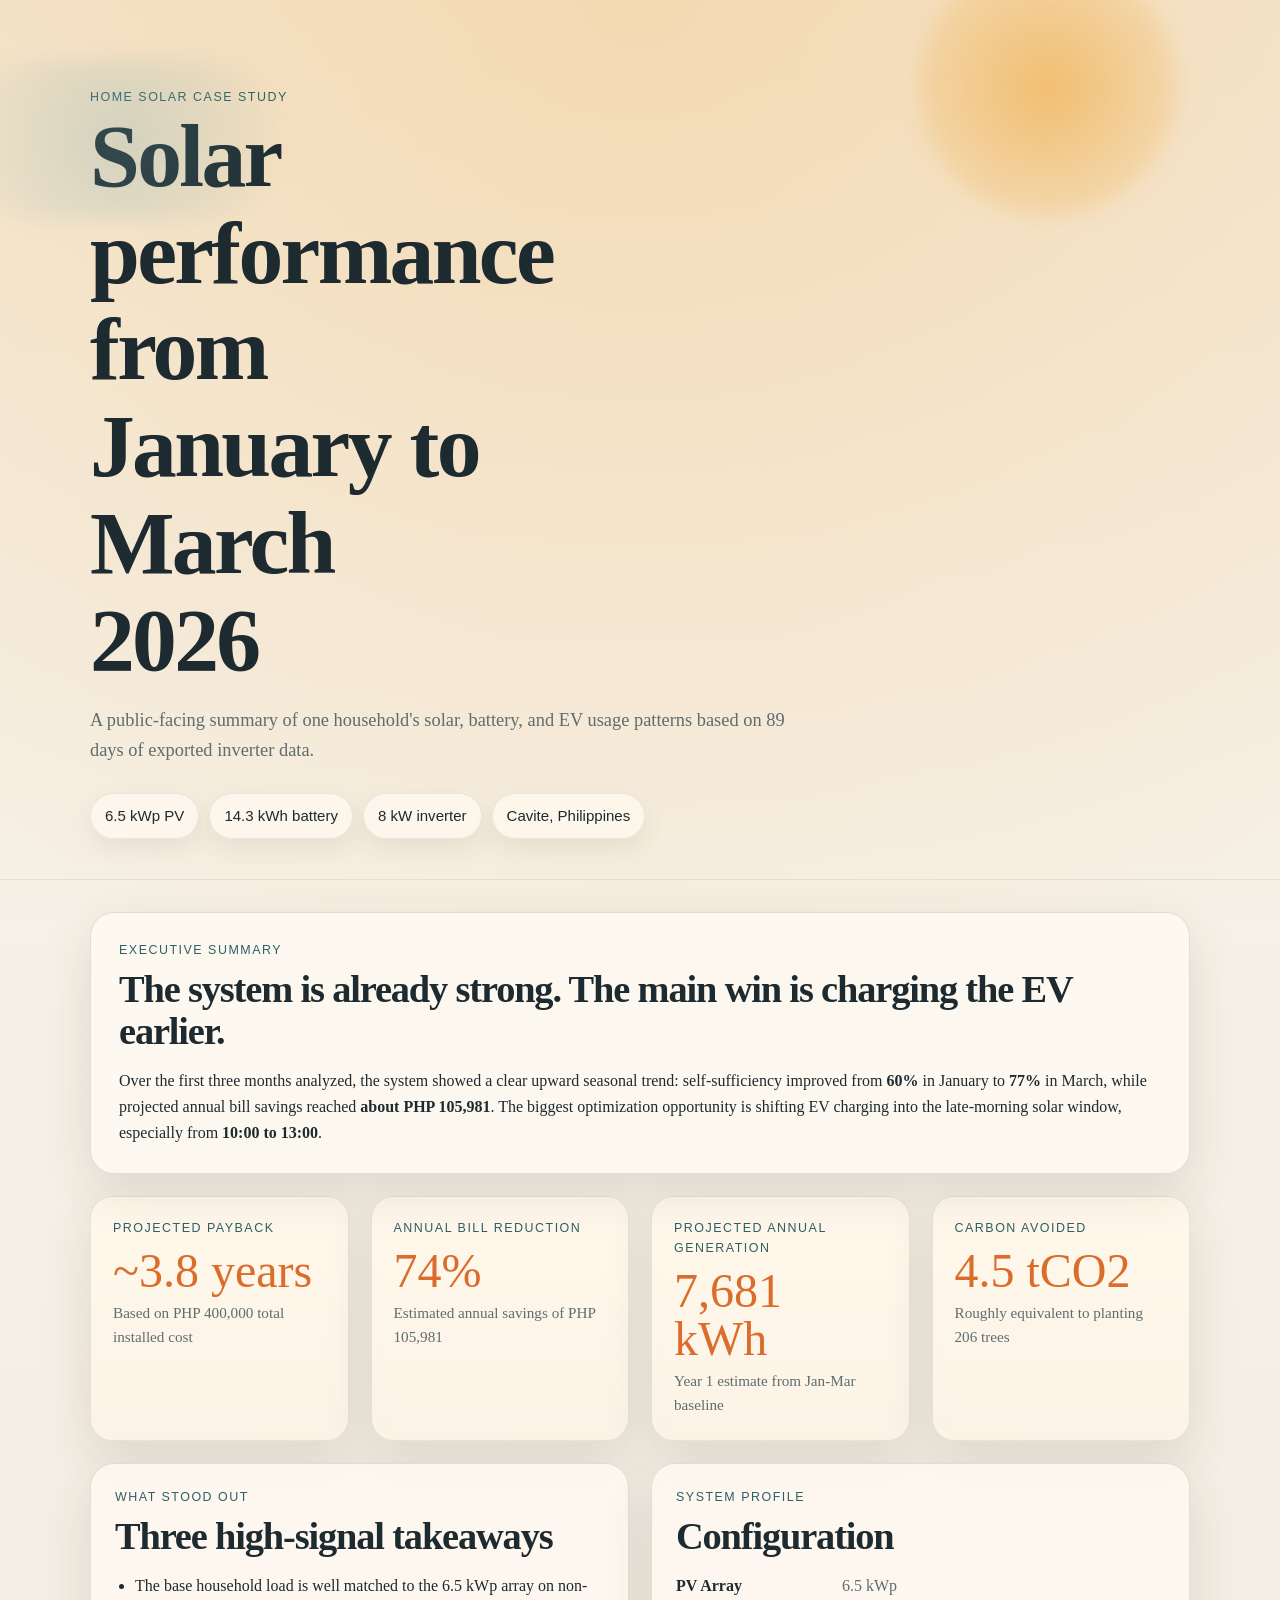
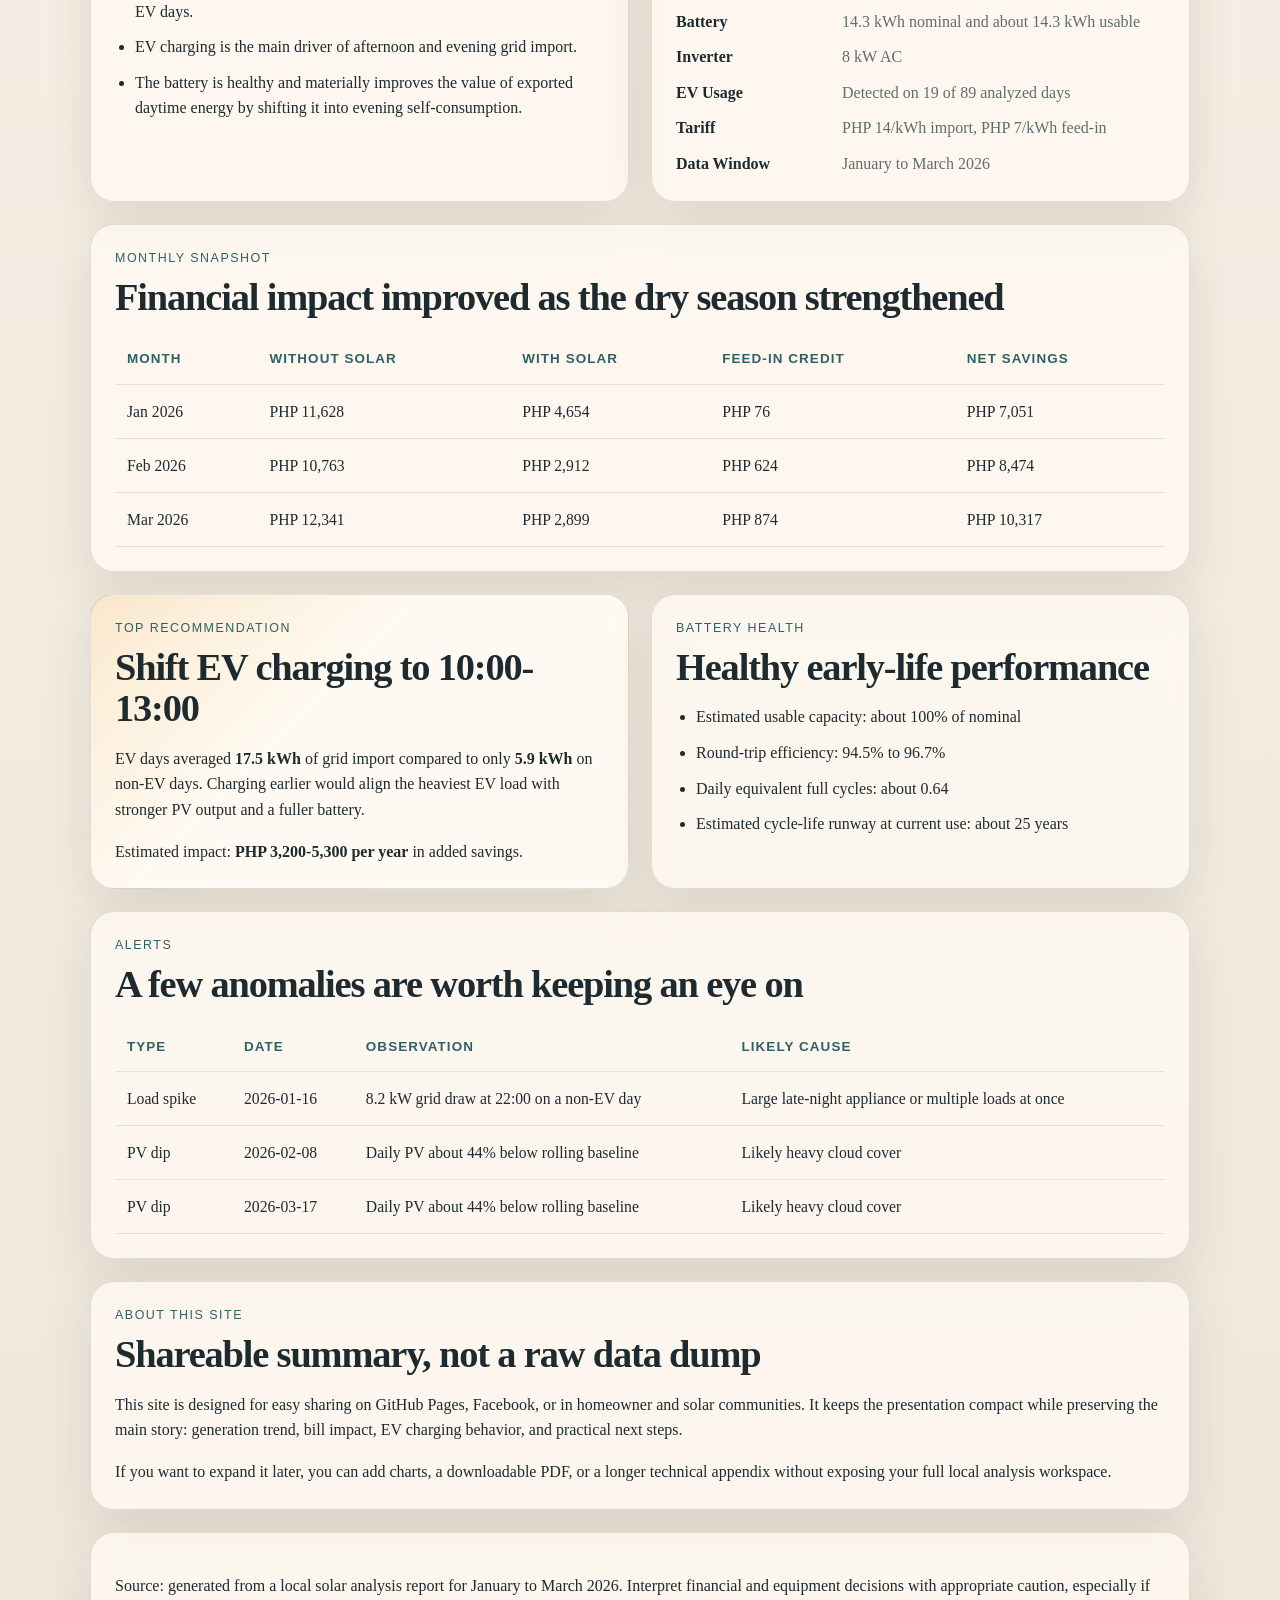
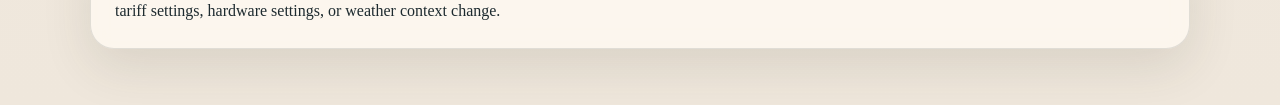
==== index.html @ a5b80163 "Initial solar report site" ====
<!DOCTYPE html>
<html lang="en">
  <head>
    <meta charset="UTF-8" />
    <meta name="viewport" content="width=device-width, initial-scale=1.0" />
    <title>Solar System Report | January-March 2026</title>
    <meta
      name="description"
      content="A shareable solar performance report covering generation, self-sufficiency, bill savings, ROI, and battery behavior for January-March 2026."
    />
    <link rel="stylesheet" href="./styles.css" />
  </head>
  <body>
    <header class="hero">
      <div class="hero__glow hero__glow--sun"></div>
      <div class="hero__glow hero__glow--sky"></div>
      <div class="wrap">
        <p class="eyebrow">Home Solar Case Study</p>
        <h1>Solar performance from January to March 2026</h1>
        <p class="lede">
          A public-facing summary of one household's solar, battery, and EV usage
          patterns based on 89 days of exported inverter data.
        </p>
        <div class="hero__meta">
          <span>6.5 kWp PV</span>
          <span>14.3 kWh battery</span>
          <span>8 kW inverter</span>
          <span>Cavite, Philippines</span>
        </div>
      </div>
    </header>

    <main class="wrap stack">
      <section class="card card--summary">
        <div class="section-heading">
          <p class="section-label">Executive Summary</p>
          <h2>The system is already strong. The main win is charging the EV earlier.</h2>
        </div>
        <p>
          Over the first three months analyzed, the system showed a clear upward
          seasonal trend: self-sufficiency improved from <strong>60%</strong> in
          January to <strong>77%</strong> in March, while projected annual bill
          savings reached <strong>about PHP 105,981</strong>. The biggest
          optimization opportunity is shifting EV charging into the late-morning
          solar window, especially from <strong>10:00 to 13:00</strong>.
        </p>
      </section>

      <section class="metrics-grid">
        <article class="metric-card">
          <p class="metric-card__label">Projected Payback</p>
          <p class="metric-card__value">~3.8 years</p>
          <p class="metric-card__detail">Based on PHP 400,000 total installed cost</p>
        </article>
        <article class="metric-card">
          <p class="metric-card__label">Annual Bill Reduction</p>
          <p class="metric-card__value">74%</p>
          <p class="metric-card__detail">Estimated annual savings of PHP 105,981</p>
        </article>
        <article class="metric-card">
          <p class="metric-card__label">Projected Annual Generation</p>
          <p class="metric-card__value">7,681 kWh</p>
          <p class="metric-card__detail">Year 1 estimate from Jan-Mar baseline</p>
        </article>
        <article class="metric-card">
          <p class="metric-card__label">Carbon Avoided</p>
          <p class="metric-card__value">4.5 tCO2</p>
          <p class="metric-card__detail">Roughly equivalent to planting 206 trees</p>
        </article>
      </section>

      <section class="two-up">
        <article class="card">
          <div class="section-heading">
            <p class="section-label">What Stood Out</p>
            <h2>Three high-signal takeaways</h2>
          </div>
          <ul class="clean-list">
            <li>
              The base household load is well matched to the 6.5 kWp array on
              non-EV days.
            </li>
            <li>
              EV charging is the main driver of afternoon and evening grid import.
            </li>
            <li>
              The battery is healthy and materially improves the value of exported
              daytime energy by shifting it into evening self-consumption.
            </li>
          </ul>
        </article>

        <article class="card">
          <div class="section-heading">
            <p class="section-label">System Profile</p>
            <h2>Configuration</h2>
          </div>
          <dl class="spec-grid">
            <dt>PV Array</dt>
            <dd>6.5 kWp</dd>
            <dt>Battery</dt>
            <dd>14.3 kWh nominal and about 14.3 kWh usable</dd>
            <dt>Inverter</dt>
            <dd>8 kW AC</dd>
            <dt>EV Usage</dt>
            <dd>Detected on 19 of 89 analyzed days</dd>
            <dt>Tariff</dt>
            <dd>PHP 14/kWh import, PHP 7/kWh feed-in</dd>
            <dt>Data Window</dt>
            <dd>January to March 2026</dd>
          </dl>
        </article>
      </section>

      <section class="card">
        <div class="section-heading">
          <p class="section-label">Monthly Snapshot</p>
          <h2>Financial impact improved as the dry season strengthened</h2>
        </div>
        <div class="table-scroll">
          <table>
            <thead>
              <tr>
                <th>Month</th>
                <th>Without Solar</th>
                <th>With Solar</th>
                <th>Feed-in Credit</th>
                <th>Net Savings</th>
              </tr>
            </thead>
            <tbody>
              <tr>
                <td>Jan 2026</td>
                <td>PHP 11,628</td>
                <td>PHP 4,654</td>
                <td>PHP 76</td>
                <td>PHP 7,051</td>
              </tr>
              <tr>
                <td>Feb 2026</td>
                <td>PHP 10,763</td>
                <td>PHP 2,912</td>
                <td>PHP 624</td>
                <td>PHP 8,474</td>
              </tr>
              <tr>
                <td>Mar 2026</td>
                <td>PHP 12,341</td>
                <td>PHP 2,899</td>
                <td>PHP 874</td>
                <td>PHP 10,317</td>
              </tr>
            </tbody>
          </table>
        </div>
      </section>

      <section class="two-up">
        <article class="card accent-card">
          <div class="section-heading">
            <p class="section-label">Top Recommendation</p>
            <h2>Shift EV charging to 10:00-13:00</h2>
          </div>
          <p>
            EV days averaged <strong>17.5 kWh</strong> of grid import compared to
            only <strong>5.9 kWh</strong> on non-EV days. Charging earlier would
            align the heaviest EV load with stronger PV output and a fuller
            battery.
          </p>
          <p>
            Estimated impact: <strong>PHP 3,200-5,300 per year</strong> in added
            savings.
          </p>
        </article>

        <article class="card">
          <div class="section-heading">
            <p class="section-label">Battery Health</p>
            <h2>Healthy early-life performance</h2>
          </div>
          <ul class="clean-list">
            <li>Estimated usable capacity: about 100% of nominal</li>
            <li>Round-trip efficiency: 94.5% to 96.7%</li>
            <li>Daily equivalent full cycles: about 0.64</li>
            <li>Estimated cycle-life runway at current use: about 25 years</li>
          </ul>
        </article>
      </section>

      <section class="card">
        <div class="section-heading">
          <p class="section-label">Alerts</p>
          <h2>A few anomalies are worth keeping an eye on</h2>
        </div>
        <div class="table-scroll">
          <table>
            <thead>
              <tr>
                <th>Type</th>
                <th>Date</th>
                <th>Observation</th>
                <th>Likely Cause</th>
              </tr>
            </thead>
            <tbody>
              <tr>
                <td>Load spike</td>
                <td>2026-01-16</td>
                <td>8.2 kW grid draw at 22:00 on a non-EV day</td>
                <td>Large late-night appliance or multiple loads at once</td>
              </tr>
              <tr>
                <td>PV dip</td>
                <td>2026-02-08</td>
                <td>Daily PV about 44% below rolling baseline</td>
                <td>Likely heavy cloud cover</td>
              </tr>
              <tr>
                <td>PV dip</td>
                <td>2026-03-17</td>
                <td>Daily PV about 44% below rolling baseline</td>
                <td>Likely heavy cloud cover</td>
              </tr>
            </tbody>
          </table>
        </div>
      </section>

      <section class="card">
        <div class="section-heading">
          <p class="section-label">About This Site</p>
          <h2>Shareable summary, not a raw data dump</h2>
        </div>
        <p>
          This site is designed for easy sharing on GitHub Pages, Facebook, or in
          homeowner and solar communities. It keeps the presentation compact while
          preserving the main story: generation trend, bill impact, EV charging
          behavior, and practical next steps.
        </p>
        <p>
          If you want to expand it later, you can add charts, a downloadable PDF,
          or a longer technical appendix without exposing your full local analysis
          workspace.
        </p>
      </section>

      <section class="card card--footer-note">
        <p>
          Source: generated from a local solar analysis report for January to
          March 2026. Interpret financial and equipment decisions with appropriate
          caution, especially if tariff settings, hardware settings, or weather
          context change.
        </p>
      </section>
    </main>
  </body>
</html>
---- styles.css ----
:root {
  --bg: #f6f0e6;
  --ink: #1d2a2f;
  --muted: #5f6d6f;
  --line: rgba(29, 42, 47, 0.12);
  --sun-deep: #db6c2b;
  --sky: #78a7ac;
  --sea: #2f6066;
  --card: rgba(255, 250, 242, 0.78);
  --shadow: 0 18px 50px rgba(54, 54, 44, 0.12);
  --radius: 24px;
}

* {
  box-sizing: border-box;
}

html {
  scroll-behavior: smooth;
}

body {
  margin: 0;
  background:
    radial-gradient(circle at top, rgba(240, 164, 50, 0.2), transparent 32%),
    linear-gradient(180deg, #f4e7d2 0%, var(--bg) 28%, #efe7dc 100%);
  color: var(--ink);
  font-family: Georgia, "Times New Roman", serif;
  line-height: 1.6;
}

.wrap {
  width: min(1100px, calc(100vw - 32px));
  margin: 0 auto;
}

.stack {
  display: grid;
  gap: 22px;
  padding: 32px 0 56px;
}

.hero {
  position: relative;
  overflow: hidden;
  padding: 88px 0 40px;
  border-bottom: 1px solid rgba(29, 42, 47, 0.08);
}

.hero__glow {
  position: absolute;
  border-radius: 999px;
  filter: blur(10px);
  opacity: 0.7;
  pointer-events: none;
}

.hero__glow--sun {
  top: -42px;
  right: 8%;
  width: 260px;
  height: 260px;
  background: radial-gradient(circle, rgba(240, 164, 50, 0.8), rgba(240, 164, 50, 0));
}

.hero__glow--sky {
  top: 60px;
  left: -40px;
  width: 320px;
  height: 160px;
  background: radial-gradient(circle, rgba(120, 167, 172, 0.38), rgba(120, 167, 172, 0));
}

.eyebrow,
.section-label,
.metric-card__label {
  margin: 0;
  font-family: "Trebuchet MS", Verdana, sans-serif;
  letter-spacing: 0.12em;
  text-transform: uppercase;
  color: var(--sea);
  font-size: 0.78rem;
}

.hero h1,
.section-heading h2 {
  margin: 0;
  line-height: 1.08;
  letter-spacing: -0.03em;
}

.hero h1 {
  max-width: 9.5ch;
  font-size: clamp(3rem, 7vw, 5.8rem);
}

.lede {
  max-width: 720px;
  margin: 18px 0 0;
  font-size: 1.15rem;
  color: var(--muted);
}

.hero__meta {
  display: flex;
  flex-wrap: wrap;
  gap: 10px;
  margin-top: 28px;
}

.hero__meta span {
  padding: 10px 14px;
  border-radius: 999px;
  background: rgba(255, 250, 242, 0.72);
  border: 1px solid rgba(29, 42, 47, 0.08);
  box-shadow: 0 10px 24px rgba(60, 64, 54, 0.08);
  font-family: "Trebuchet MS", Verdana, sans-serif;
  font-size: 0.94rem;
}

.card {
  position: relative;
  padding: 24px;
  border: 1px solid var(--line);
  border-radius: var(--radius);
  background: var(--card);
  box-shadow: var(--shadow);
  backdrop-filter: blur(8px);
}

.card--summary {
  padding: 28px;
}

.card--summary p:last-child,
.card p:last-child {
  margin-bottom: 0;
}

.section-heading {
  display: grid;
  gap: 8px;
  margin-bottom: 16px;
}

.section-heading h2 {
  font-size: clamp(1.7rem, 3vw, 2.6rem);
}

.metrics-grid,
.two-up {
  display: grid;
  gap: 22px;
}

.metrics-grid {
  grid-template-columns: repeat(4, minmax(0, 1fr));
}

.two-up {
  grid-template-columns: repeat(2, minmax(0, 1fr));
}

.metric-card {
  padding: 22px;
  border-radius: 22px;
  background: linear-gradient(180deg, rgba(255, 248, 235, 0.95), rgba(253, 244, 231, 0.82));
  border: 1px solid rgba(29, 42, 47, 0.1);
  box-shadow: var(--shadow);
}

.metric-card__value {
  margin: 8px 0 6px;
  font-size: clamp(2rem, 4vw, 3rem);
  line-height: 1;
  color: var(--sun-deep);
}

.metric-card__detail {
  margin: 0;
  color: var(--muted);
  font-size: 0.95rem;
}

.clean-list {
  margin: 0;
  padding-left: 20px;
}

.clean-list li + li {
  margin-top: 10px;
}

.spec-grid {
  display: grid;
  grid-template-columns: minmax(110px, 150px) 1fr;
  gap: 10px 16px;
  margin: 0;
}

.spec-grid dt {
  font-weight: 700;
}

.spec-grid dd {
  margin: 0;
  color: var(--muted);
}

.accent-card {
  background:
    linear-gradient(135deg, rgba(240, 164, 50, 0.18), rgba(255, 250, 242, 0.9) 40%),
    var(--card);
}

.table-scroll {
  overflow-x: auto;
}

table {
  width: 100%;
  border-collapse: collapse;
  min-width: 620px;
}

th,
td {
  padding: 14px 12px;
  text-align: left;
  border-bottom: 1px solid rgba(29, 42, 47, 0.1);
}

th {
  font-family: "Trebuchet MS", Verdana, sans-serif;
  font-size: 0.84rem;
  text-transform: uppercase;
  letter-spacing: 0.08em;
  color: var(--sea);
}

td {
  font-size: 0.98rem;
}

@media (max-width: 920px) {
  .metrics-grid {
    grid-template-columns: repeat(2, minmax(0, 1fr));
  }

  .two-up {
    grid-template-columns: 1fr;
  }

  .hero {
    padding-top: 68px;
  }
}

@media (max-width: 640px) {
  .wrap {
    width: min(100vw - 20px, 1100px);
  }

  .stack {
    gap: 16px;
    padding-top: 20px;
    padding-bottom: 34px;
  }

  .card,
  .metric-card {
    padding: 18px;
    border-radius: 18px;
  }

  .metrics-grid {
    grid-template-columns: 1fr;
  }

  .hero__meta span {
    font-size: 0.88rem;
  }
}
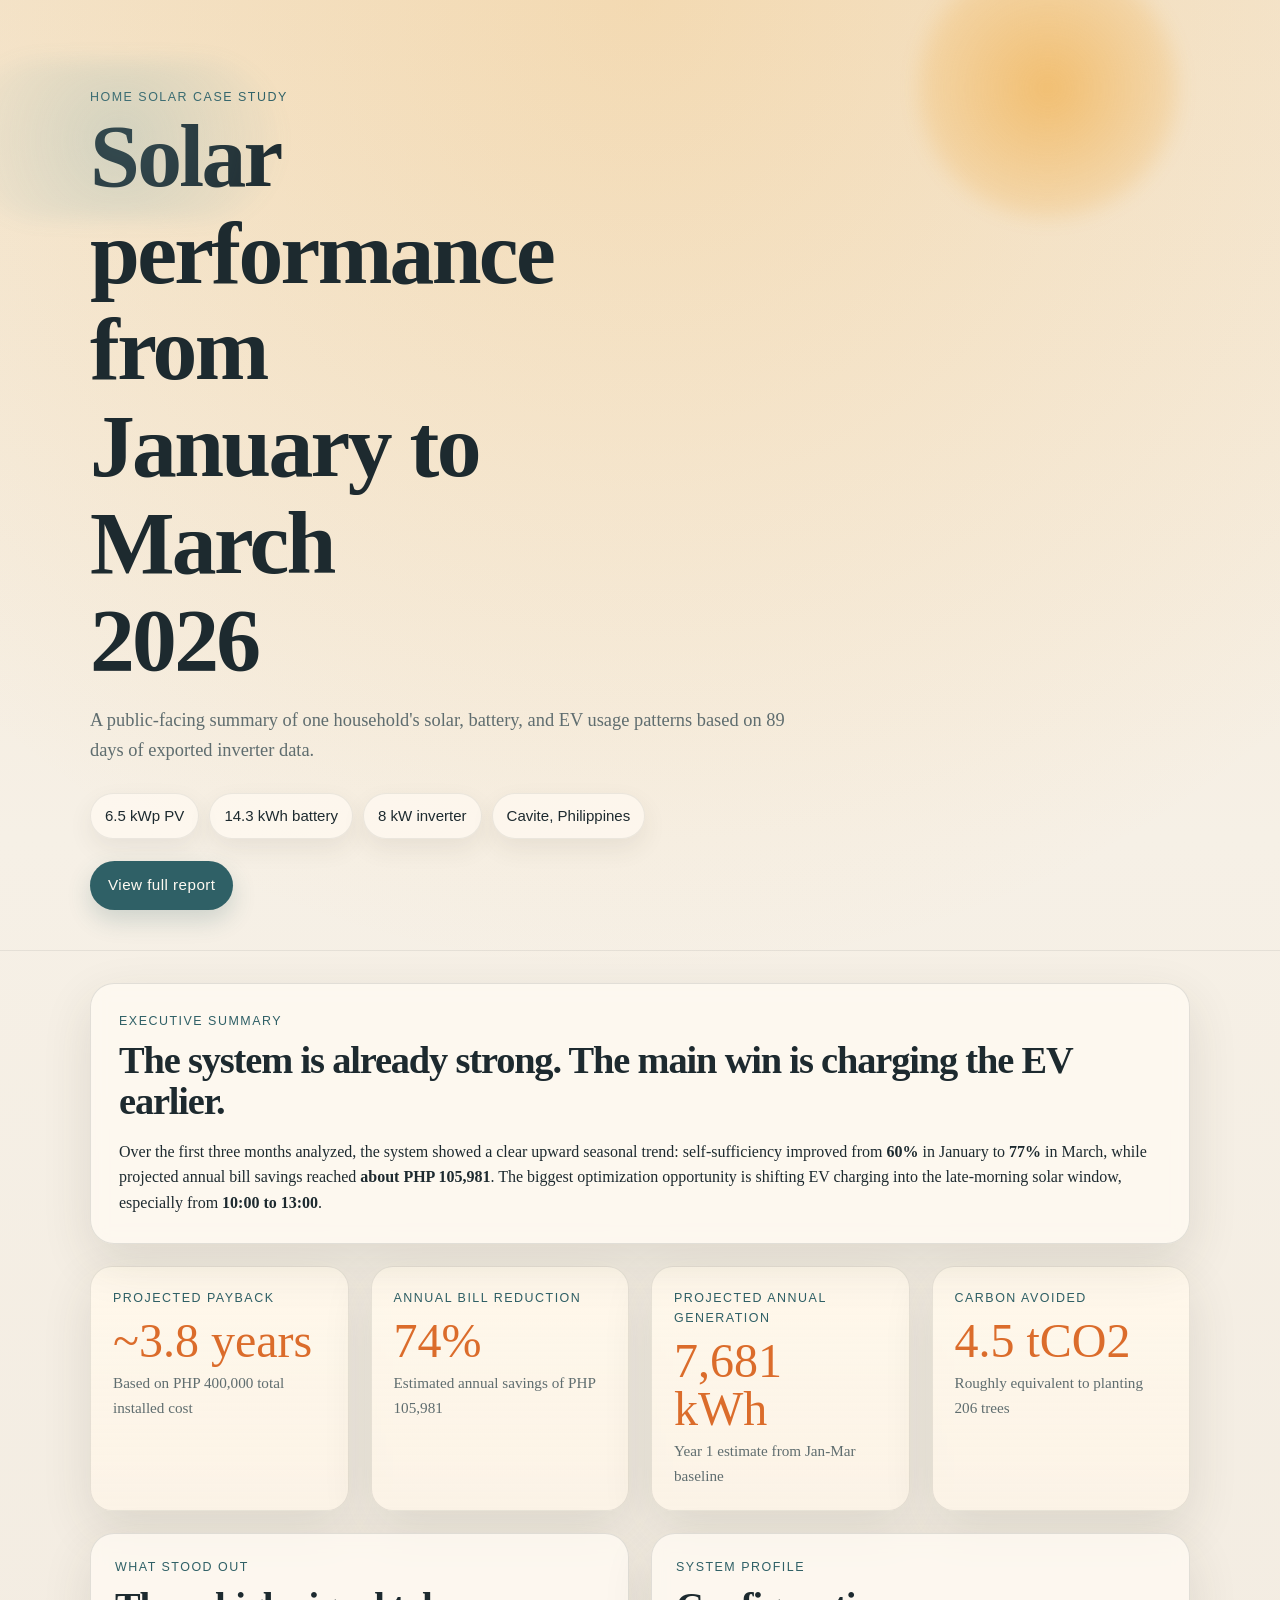
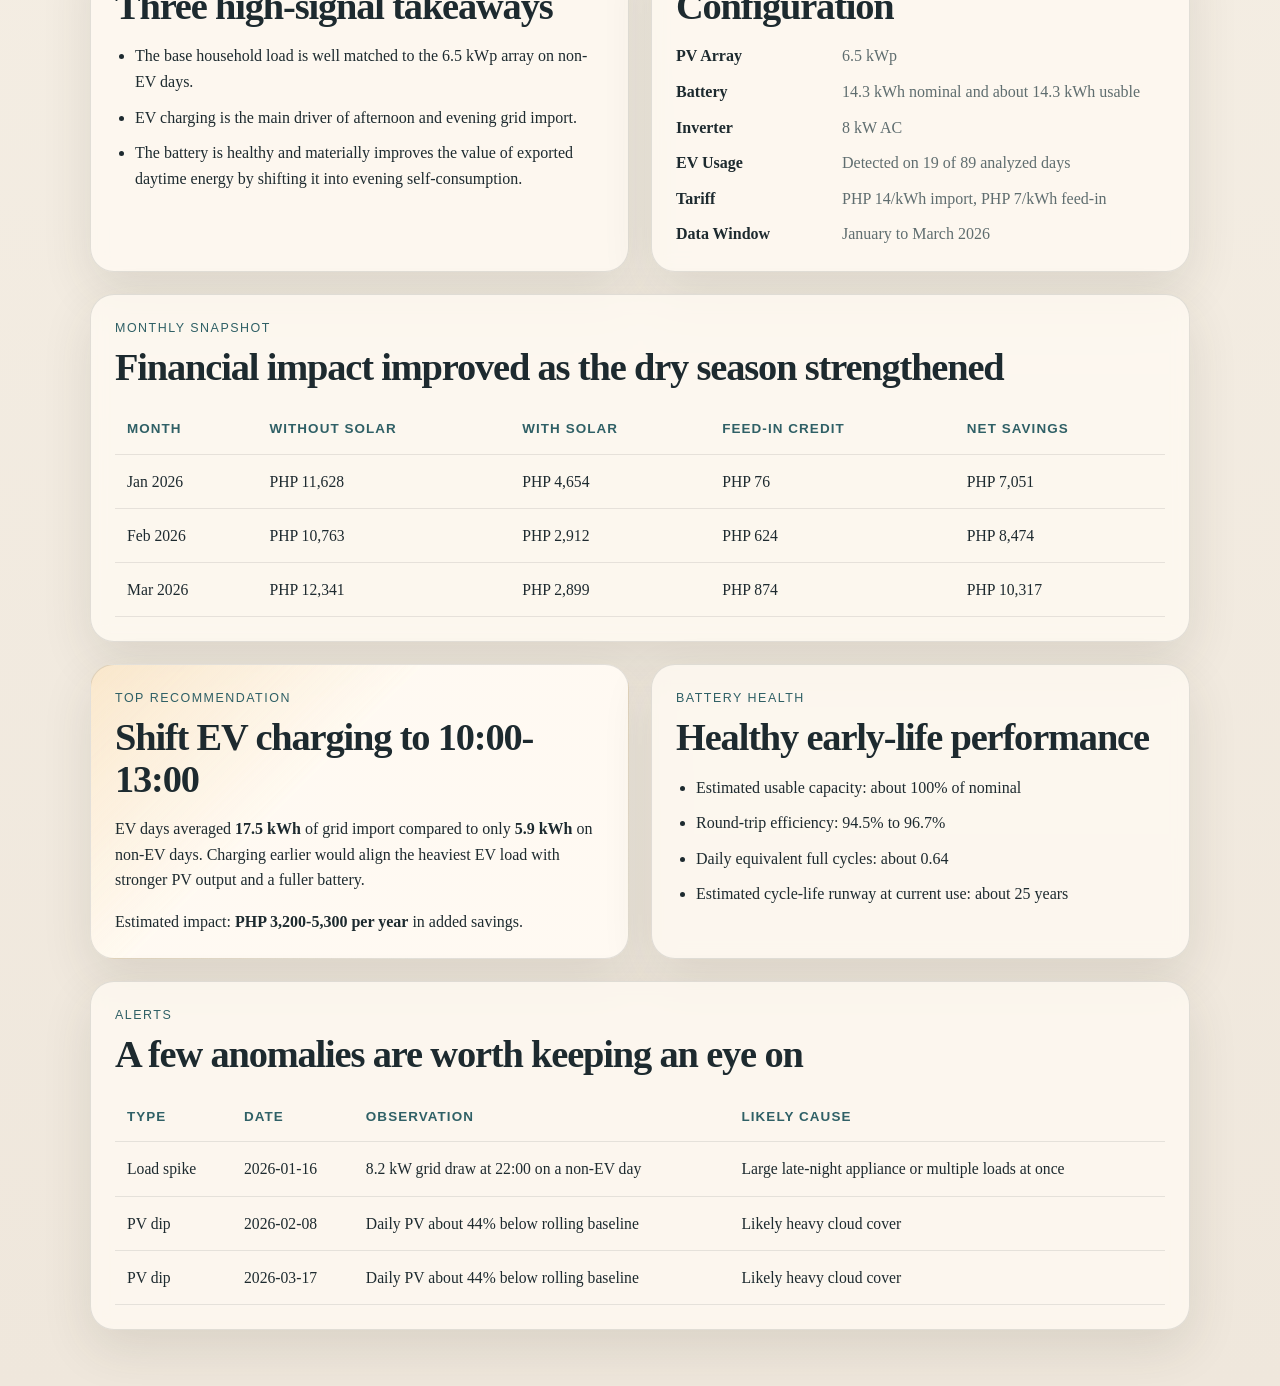
==== commit 3d38d290: "Add full report page" ====
--- a/index.html
+++ b/index.html
@@ -27,6 +27,9 @@
           <span>8 kW inverter</span>
           <span>Cavite, Philippines</span>
         </div>
+        <p class="hero__actions">
+          <a class="button" href="./full-report.html">View full report</a>
+        </p>
       </div>
     </header>
 
@@ -225,33 +228,6 @@
           </table>
         </div>
       </section>
-
-      <section class="card">
-        <div class="section-heading">
-          <p class="section-label">About This Site</p>
-          <h2>Shareable summary, not a raw data dump</h2>
-        </div>
-        <p>
-          This site is designed for easy sharing on GitHub Pages, Facebook, or in
-          homeowner and solar communities. It keeps the presentation compact while
-          preserving the main story: generation trend, bill impact, EV charging
-          behavior, and practical next steps.
-        </p>
-        <p>
-          If you want to expand it later, you can add charts, a downloadable PDF,
-          or a longer technical appendix without exposing your full local analysis
-          workspace.
-        </p>
-      </section>
-
-      <section class="card card--footer-note">
-        <p>
-          Source: generated from a local solar analysis report for January to
-          March 2026. Interpret financial and equipment decisions with appropriate
-          caution, especially if tariff settings, hardware settings, or weather
-          context change.
-        </p>
-      </section>
     </main>
   </body>
 </html>
--- a/styles.css
+++ b/styles.css
@@ -47,6 +47,10 @@
   border-bottom: 1px solid rgba(29, 42, 47, 0.08);
 }
 
+.hero--compact {
+  padding: 68px 0 30px;
+}
+
 .hero__glow {
   position: absolute;
   border-radius: 999px;
@@ -118,6 +122,30 @@
   font-size: 0.94rem;
 }
 
+.hero__actions {
+  margin: 22px 0 0;
+}
+
+.button {
+  display: inline-block;
+  padding: 12px 18px;
+  border-radius: 999px;
+  background: var(--sea);
+  color: #fffaf2;
+  text-decoration: none;
+  font-family: "Trebuchet MS", Verdana, sans-serif;
+  font-size: 0.95rem;
+  letter-spacing: 0.03em;
+  box-shadow: 0 10px 24px rgba(47, 96, 102, 0.2);
+}
+
+.button--secondary {
+  background: rgba(255, 250, 242, 0.82);
+  color: var(--sea);
+  border: 1px solid rgba(29, 42, 47, 0.12);
+  box-shadow: 0 10px 24px rgba(60, 64, 54, 0.08);
+}
+
 .card {
   position: relative;
   padding: 24px;
@@ -242,6 +270,24 @@
   font-size: 0.98rem;
 }
 
+.report h2 {
+  margin-top: 0;
+  font-size: clamp(1.55rem, 2.5vw, 2.2rem);
+}
+
+.report h3 {
+  margin-top: 24px;
+  margin-bottom: 10px;
+  font-size: 1.18rem;
+  color: var(--sea);
+}
+
+.report h2 + p,
+.report h2 + ul,
+.report h2 + table {
+  margin-top: 0;
+}
+
 @media (max-width: 920px) {
   .metrics-grid {
     grid-template-columns: repeat(2, minmax(0, 1fr));
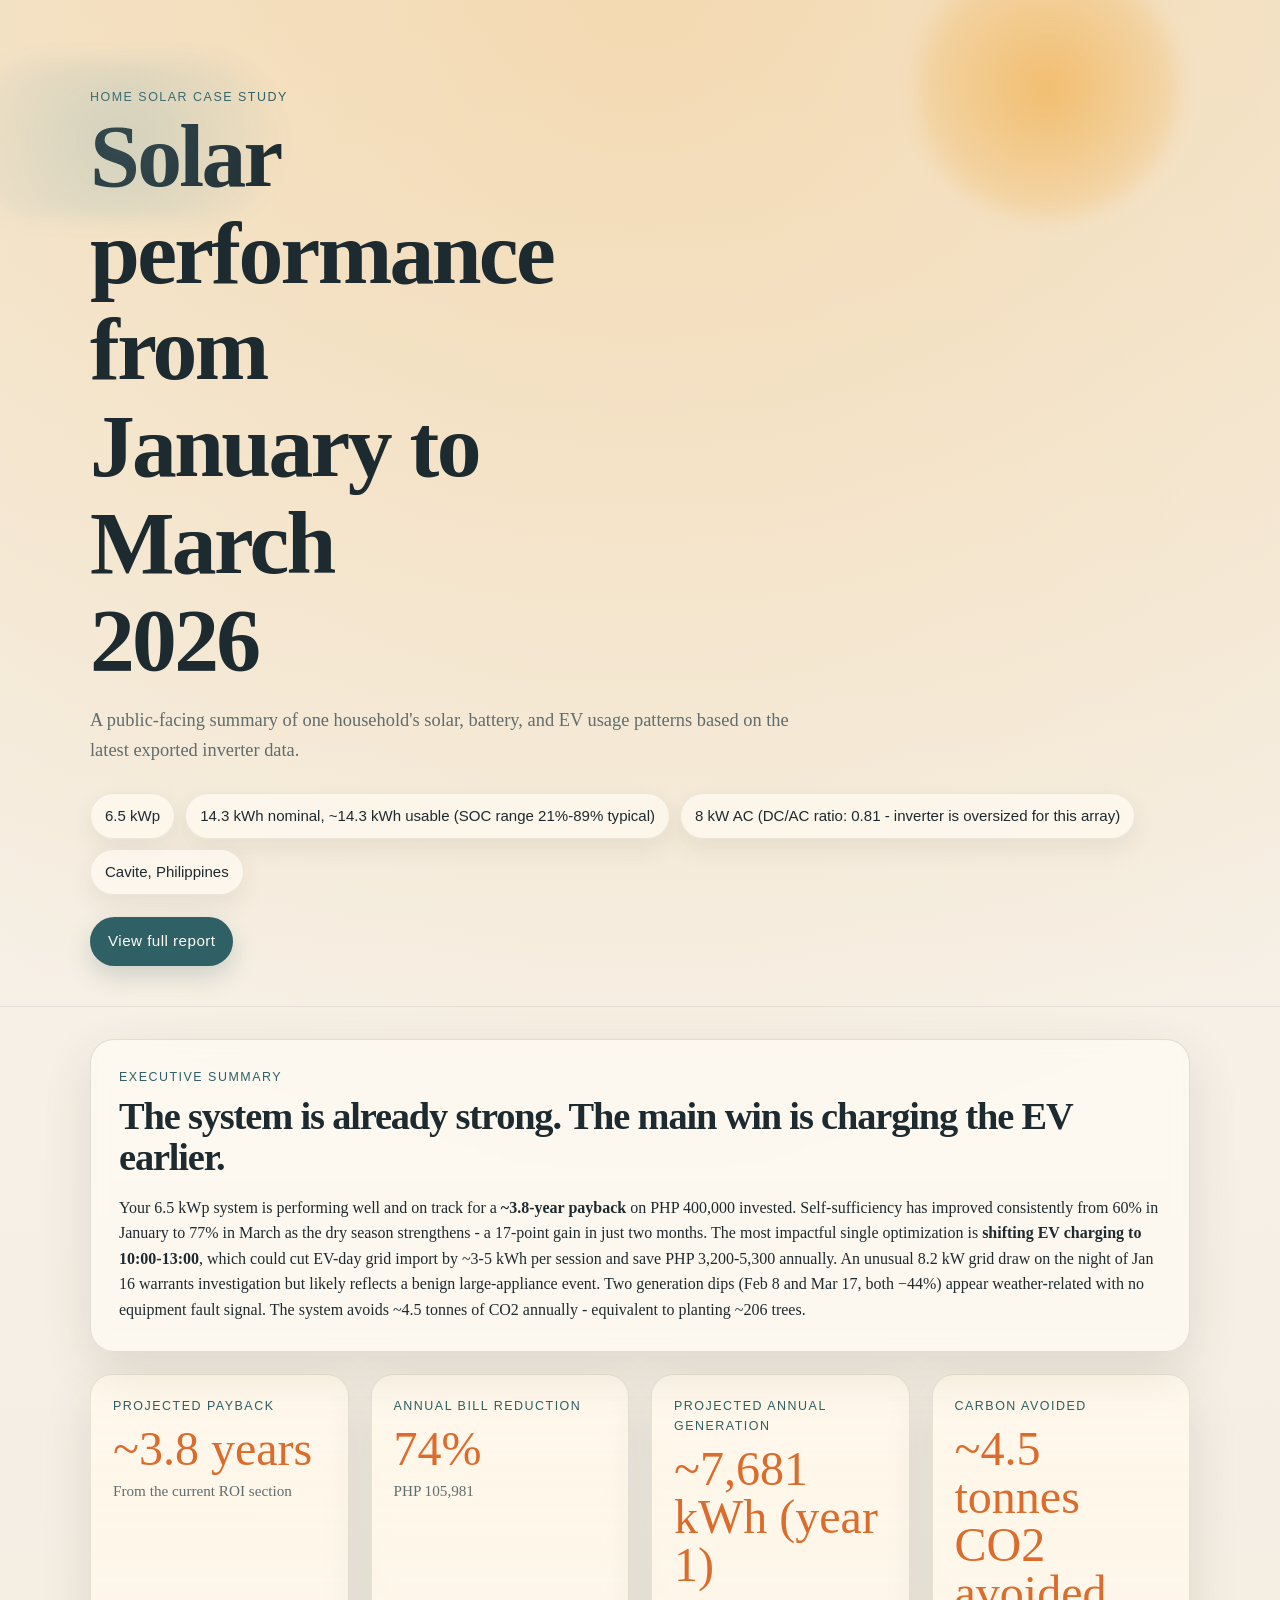
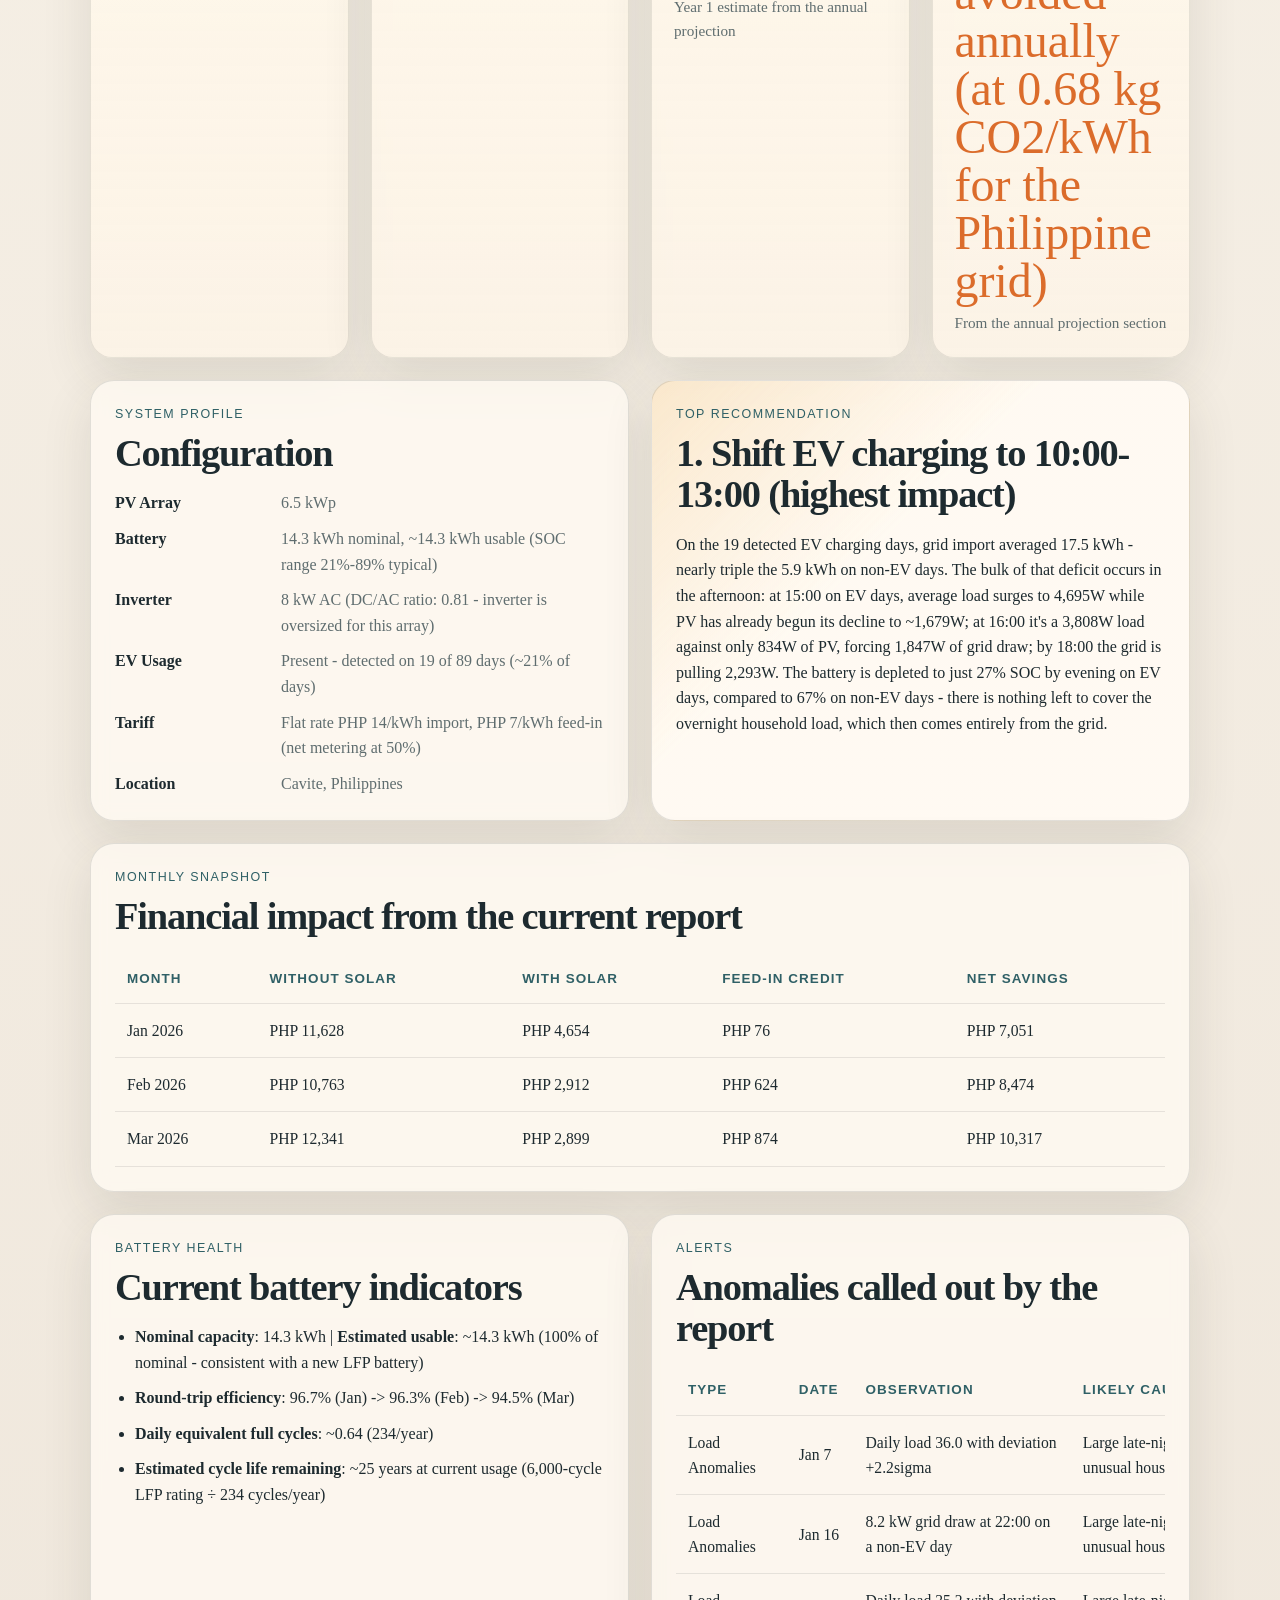
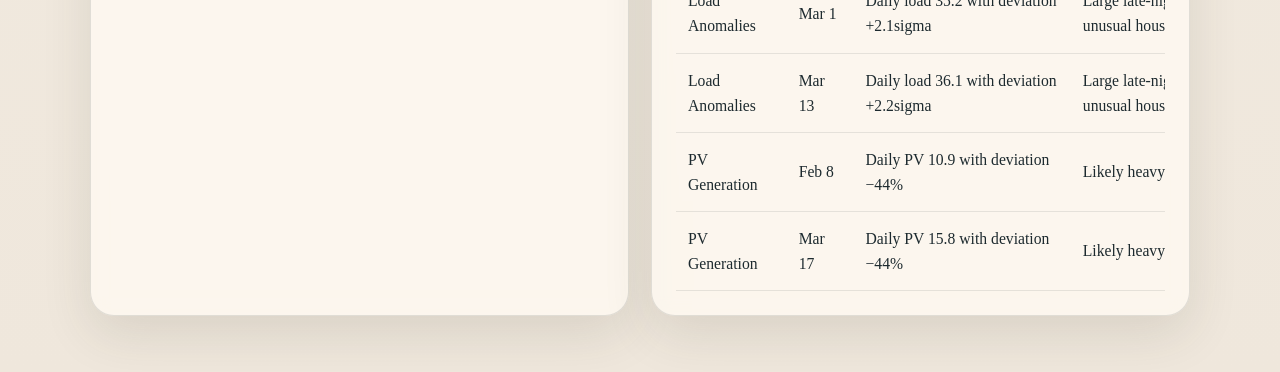
==== commit 85abd907: "Publish raw report alongside full page" ====
--- a/index.html
+++ b/index.html
@@ -19,12 +19,12 @@
         <h1>Solar performance from January to March 2026</h1>
         <p class="lede">
           A public-facing summary of one household's solar, battery, and EV usage
-          patterns based on 89 days of exported inverter data.
+          patterns based on the latest exported inverter data.
         </p>
         <div class="hero__meta">
-          <span>6.5 kWp PV</span>
-          <span>14.3 kWh battery</span>
-          <span>8 kW inverter</span>
+          <span>6.5 kWp</span>
+          <span>14.3 kWh nominal, ~14.3 kWh usable (SOC range 21%-89% typical)</span>
+          <span>8 kW AC (DC/AC ratio: 0.81 - inverter is oversized for this array)</span>
           <span>Cavite, Philippines</span>
         </div>
         <p class="hero__actions">
@@ -39,60 +39,33 @@
           <p class="section-label">Executive Summary</p>
           <h2>The system is already strong. The main win is charging the EV earlier.</h2>
         </div>
-        <p>
-          Over the first three months analyzed, the system showed a clear upward
-          seasonal trend: self-sufficiency improved from <strong>60%</strong> in
-          January to <strong>77%</strong> in March, while projected annual bill
-          savings reached <strong>about PHP 105,981</strong>. The biggest
-          optimization opportunity is shifting EV charging into the late-morning
-          solar window, especially from <strong>10:00 to 13:00</strong>.
-        </p>
+        <p>Your 6.5 kWp system is performing well and on track for a <strong>~3.8-year payback</strong> on PHP 400,000 invested. Self-sufficiency has improved consistently from 60% in January to 77% in March as the dry season strengthens - a 17-point gain in just two months. The most impactful single optimization is <strong>shifting EV charging to 10:00-13:00</strong>, which could cut EV-day grid import by ~3-5 kWh per session and save PHP 3,200-5,300 annually. An unusual 8.2 kW grid draw on the night of Jan 16 warrants investigation but likely reflects a benign large-appliance event. Two generation dips (Feb 8 and Mar 17, both −44%) appear weather-related with no equipment fault signal. The system avoids ~4.5 tonnes of CO2 annually - equivalent to planting ~206 trees.</p>
       </section>
 
       <section class="metrics-grid">
         <article class="metric-card">
           <p class="metric-card__label">Projected Payback</p>
           <p class="metric-card__value">~3.8 years</p>
-          <p class="metric-card__detail">Based on PHP 400,000 total installed cost</p>
+          <p class="metric-card__detail">From the current ROI section</p>
         </article>
         <article class="metric-card">
           <p class="metric-card__label">Annual Bill Reduction</p>
           <p class="metric-card__value">74%</p>
-          <p class="metric-card__detail">Estimated annual savings of PHP 105,981</p>
+          <p class="metric-card__detail">PHP 105,981</p>
         </article>
         <article class="metric-card">
           <p class="metric-card__label">Projected Annual Generation</p>
-          <p class="metric-card__value">7,681 kWh</p>
-          <p class="metric-card__detail">Year 1 estimate from Jan-Mar baseline</p>
+          <p class="metric-card__value">~7,681 kWh (year 1)</p>
+          <p class="metric-card__detail">Year 1 estimate from the annual projection</p>
         </article>
         <article class="metric-card">
           <p class="metric-card__label">Carbon Avoided</p>
-          <p class="metric-card__value">4.5 tCO2</p>
-          <p class="metric-card__detail">Roughly equivalent to planting 206 trees</p>
+          <p class="metric-card__value">~4.5 tonnes CO2 avoided annually (at 0.68 kg CO2/kWh for the Philippine grid)</p>
+          <p class="metric-card__detail">From the annual projection section</p>
         </article>
       </section>
 
       <section class="two-up">
-        <article class="card">
-          <div class="section-heading">
-            <p class="section-label">What Stood Out</p>
-            <h2>Three high-signal takeaways</h2>
-          </div>
-          <ul class="clean-list">
-            <li>
-              The base household load is well matched to the 6.5 kWp array on
-              non-EV days.
-            </li>
-            <li>
-              EV charging is the main driver of afternoon and evening grid import.
-            </li>
-            <li>
-              The battery is healthy and materially improves the value of exported
-              daytime energy by shifting it into evening self-consumption.
-            </li>
-          </ul>
-        </article>
-
         <article class="card">
           <div class="section-heading">
             <p class="section-label">System Profile</p>
@@ -102,131 +75,53 @@
             <dt>PV Array</dt>
             <dd>6.5 kWp</dd>
             <dt>Battery</dt>
-            <dd>14.3 kWh nominal and about 14.3 kWh usable</dd>
+            <dd>14.3 kWh nominal, ~14.3 kWh usable (SOC range 21%-89% typical)</dd>
             <dt>Inverter</dt>
-            <dd>8 kW AC</dd>
+            <dd>8 kW AC (DC/AC ratio: 0.81 - inverter is oversized for this array)</dd>
             <dt>EV Usage</dt>
-            <dd>Detected on 19 of 89 analyzed days</dd>
+            <dd>Present - detected on 19 of 89 days (~21% of days)</dd>
             <dt>Tariff</dt>
-            <dd>PHP 14/kWh import, PHP 7/kWh feed-in</dd>
-            <dt>Data Window</dt>
-            <dd>January to March 2026</dd>
+            <dd>Flat rate PHP 14/kWh import, PHP 7/kWh feed-in (net metering at 50%)</dd>
+            <dt>Location</dt>
+            <dd>Cavite, Philippines</dd>
           </dl>
+        </article>
+
+        <article class="card accent-card">
+          <div class="section-heading">
+            <p class="section-label">Top Recommendation</p>
+            <h2>1. Shift EV charging to 10:00-13:00 (highest impact)</h2>
+          </div>
+          <p>On the 19 detected EV charging days, grid import averaged 17.5 kWh - nearly triple the 5.9 kWh on non-EV days. The bulk of that deficit occurs in the afternoon: at 15:00 on EV days, average load surges to 4,695W while PV has already begun its decline to ~1,679W; at 16:00 it&#x27;s a 3,808W load against only 834W of PV, forcing 1,847W of grid draw; by 18:00 the grid is pulling 2,293W. The battery is depleted to just 27% SOC by evening on EV days, compared to 67% on non-EV days - there is nothing left to cover the overnight household load, which then comes entirely from the grid.</p>
         </article>
       </section>
 
       <section class="card">
         <div class="section-heading">
           <p class="section-label">Monthly Snapshot</p>
-          <h2>Financial impact improved as the dry season strengthened</h2>
+          <h2>Financial impact from the current report</h2>
         </div>
-        <div class="table-scroll">
-          <table>
-            <thead>
-              <tr>
-                <th>Month</th>
-                <th>Without Solar</th>
-                <th>With Solar</th>
-                <th>Feed-in Credit</th>
-                <th>Net Savings</th>
-              </tr>
-            </thead>
-            <tbody>
-              <tr>
-                <td>Jan 2026</td>
-                <td>PHP 11,628</td>
-                <td>PHP 4,654</td>
-                <td>PHP 76</td>
-                <td>PHP 7,051</td>
-              </tr>
-              <tr>
-                <td>Feb 2026</td>
-                <td>PHP 10,763</td>
-                <td>PHP 2,912</td>
-                <td>PHP 624</td>
-                <td>PHP 8,474</td>
-              </tr>
-              <tr>
-                <td>Mar 2026</td>
-                <td>PHP 12,341</td>
-                <td>PHP 2,899</td>
-                <td>PHP 874</td>
-                <td>PHP 10,317</td>
-              </tr>
-            </tbody>
-          </table>
-        </div>
+        <div class="table-scroll"><table><thead><tr><th>Month</th><th>Without Solar</th><th>With Solar</th><th>Feed-in Credit</th><th>Net Savings</th></tr></thead><tbody><tr><td>Jan 2026</td><td>PHP 11,628</td><td>PHP 4,654</td><td>PHP 76</td><td>PHP 7,051</td></tr><tr><td>Feb 2026</td><td>PHP 10,763</td><td>PHP 2,912</td><td>PHP 624</td><td>PHP 8,474</td></tr><tr><td>Mar 2026</td><td>PHP 12,341</td><td>PHP 2,899</td><td>PHP 874</td><td>PHP 10,317</td></tr></tbody></table></div>
       </section>
 
       <section class="two-up">
-        <article class="card accent-card">
+        <article class="card">
           <div class="section-heading">
-            <p class="section-label">Top Recommendation</p>
-            <h2>Shift EV charging to 10:00-13:00</h2>
+            <p class="section-label">Battery Health</p>
+            <h2>Current battery indicators</h2>
           </div>
-          <p>
-            EV days averaged <strong>17.5 kWh</strong> of grid import compared to
-            only <strong>5.9 kWh</strong> on non-EV days. Charging earlier would
-            align the heaviest EV load with stronger PV output and a fuller
-            battery.
-          </p>
-          <p>
-            Estimated impact: <strong>PHP 3,200-5,300 per year</strong> in added
-            savings.
-          </p>
+          <ul class="clean-list">
+            <li><strong>Nominal capacity</strong>: 14.3 kWh | <strong>Estimated usable</strong>: ~14.3 kWh (100% of nominal - consistent with a new LFP battery)</li><li><strong>Round-trip efficiency</strong>: 96.7% (Jan) -&gt; 96.3% (Feb) -&gt; 94.5% (Mar)</li><li><strong>Daily equivalent full cycles</strong>: ~0.64 (234/year)</li><li><strong>Estimated cycle life remaining</strong>: ~25 years at current usage (6,000-cycle LFP rating ÷ 234 cycles/year)</li>
+          </ul>
         </article>
 
         <article class="card">
           <div class="section-heading">
-            <p class="section-label">Battery Health</p>
-            <h2>Healthy early-life performance</h2>
+            <p class="section-label">Alerts</p>
+            <h2>Anomalies called out by the report</h2>
           </div>
-          <ul class="clean-list">
-            <li>Estimated usable capacity: about 100% of nominal</li>
-            <li>Round-trip efficiency: 94.5% to 96.7%</li>
-            <li>Daily equivalent full cycles: about 0.64</li>
-            <li>Estimated cycle-life runway at current use: about 25 years</li>
-          </ul>
+          <div class="table-scroll"><table><thead><tr><th>Type</th><th>Date</th><th>Observation</th><th>Likely Cause</th></tr></thead><tbody><tr><td>Load Anomalies</td><td>Jan 7</td><td>Daily load 36.0 with deviation +2.2sigma</td><td>Large late-night appliance or unusual household load</td></tr><tr><td>Load Anomalies</td><td>Jan 16</td><td>8.2 kW grid draw at 22:00 on a non-EV day</td><td>Large late-night appliance or unusual household load</td></tr><tr><td>Load Anomalies</td><td>Mar 1</td><td>Daily load 35.2 with deviation +2.1sigma</td><td>Large late-night appliance or unusual household load</td></tr><tr><td>Load Anomalies</td><td>Mar 13</td><td>Daily load 36.1 with deviation +2.2sigma</td><td>Large late-night appliance or unusual household load</td></tr><tr><td>PV Generation</td><td>Feb 8</td><td>Daily PV 10.9 with deviation −44%</td><td>Likely heavy cloud cover</td></tr><tr><td>PV Generation</td><td>Mar 17</td><td>Daily PV 15.8 with deviation −44%</td><td>Likely heavy cloud cover</td></tr></tbody></table></div>
         </article>
-      </section>
-
-      <section class="card">
-        <div class="section-heading">
-          <p class="section-label">Alerts</p>
-          <h2>A few anomalies are worth keeping an eye on</h2>
-        </div>
-        <div class="table-scroll">
-          <table>
-            <thead>
-              <tr>
-                <th>Type</th>
-                <th>Date</th>
-                <th>Observation</th>
-                <th>Likely Cause</th>
-              </tr>
-            </thead>
-            <tbody>
-              <tr>
-                <td>Load spike</td>
-                <td>2026-01-16</td>
-                <td>8.2 kW grid draw at 22:00 on a non-EV day</td>
-                <td>Large late-night appliance or multiple loads at once</td>
-              </tr>
-              <tr>
-                <td>PV dip</td>
-                <td>2026-02-08</td>
-                <td>Daily PV about 44% below rolling baseline</td>
-                <td>Likely heavy cloud cover</td>
-              </tr>
-              <tr>
-                <td>PV dip</td>
-                <td>2026-03-17</td>
-                <td>Daily PV about 44% below rolling baseline</td>
-                <td>Likely heavy cloud cover</td>
-              </tr>
-            </tbody>
-          </table>
-        </div>
       </section>
     </main>
   </body>
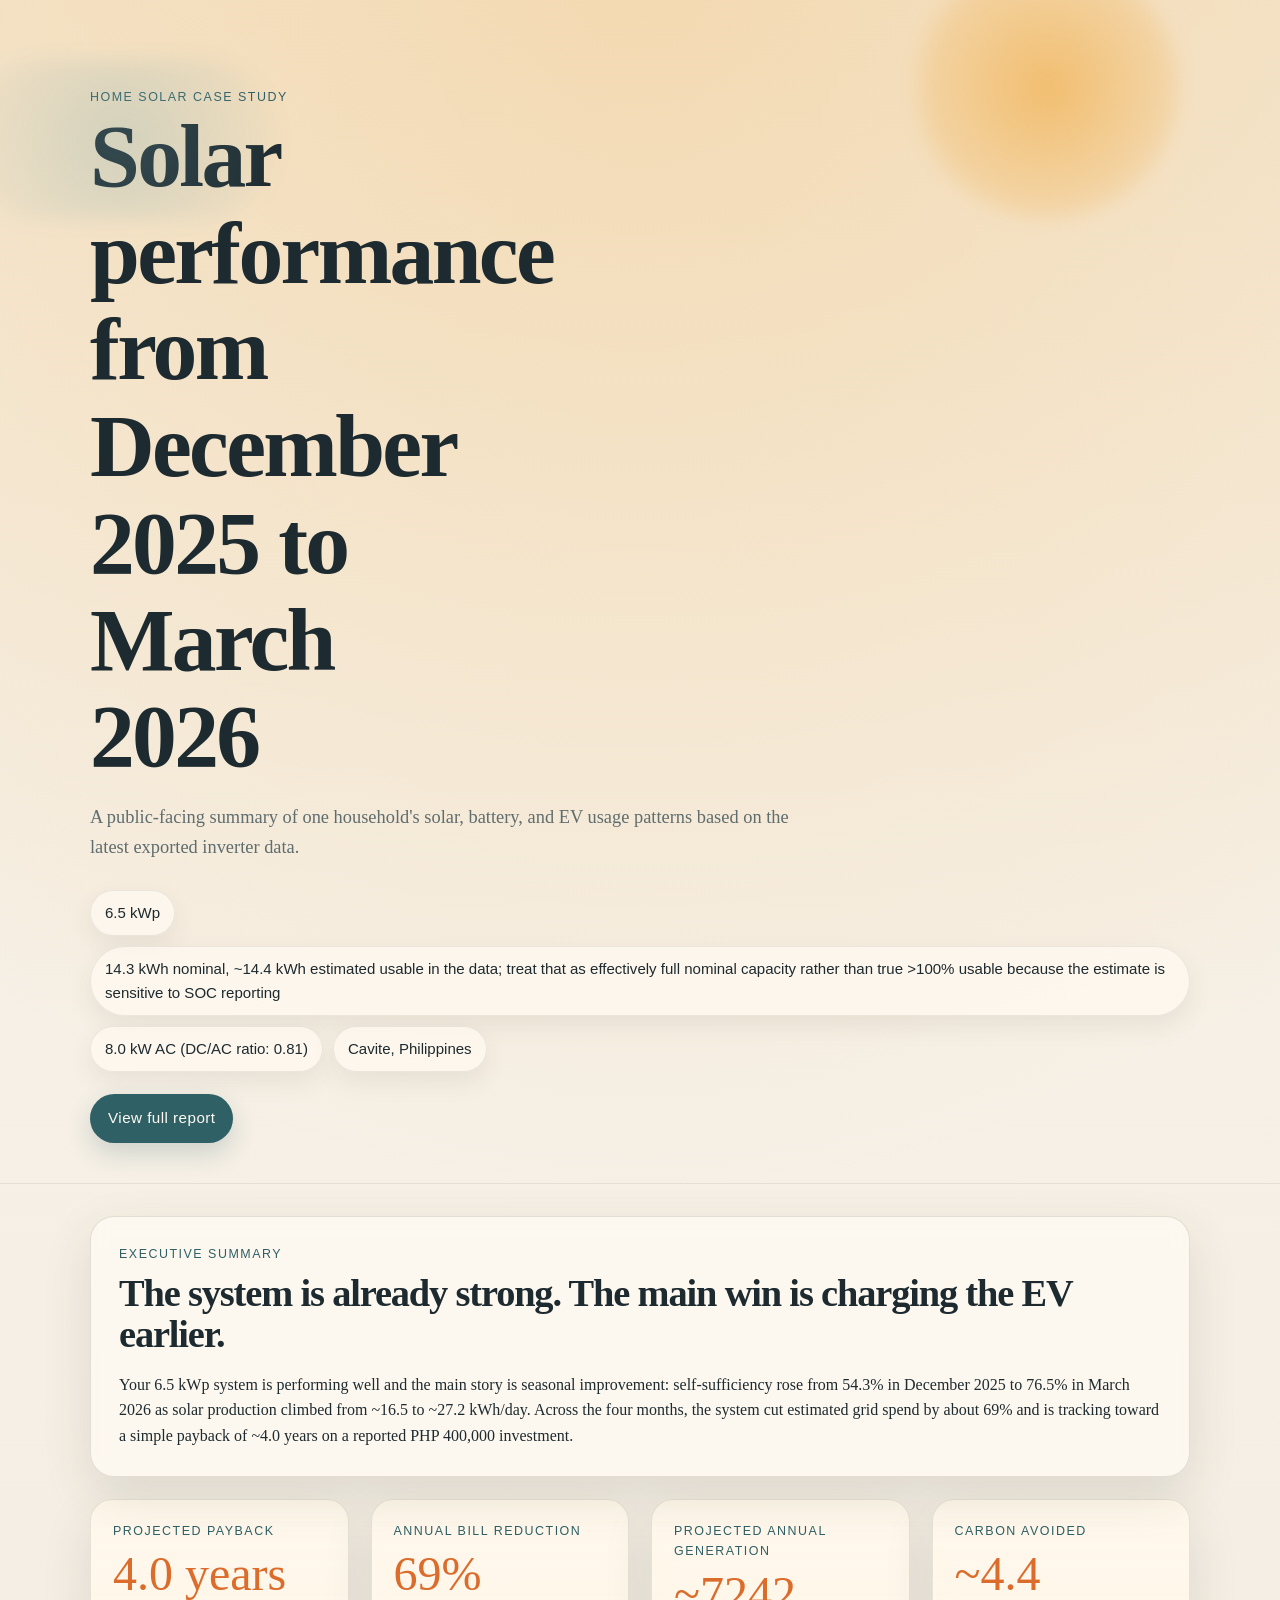
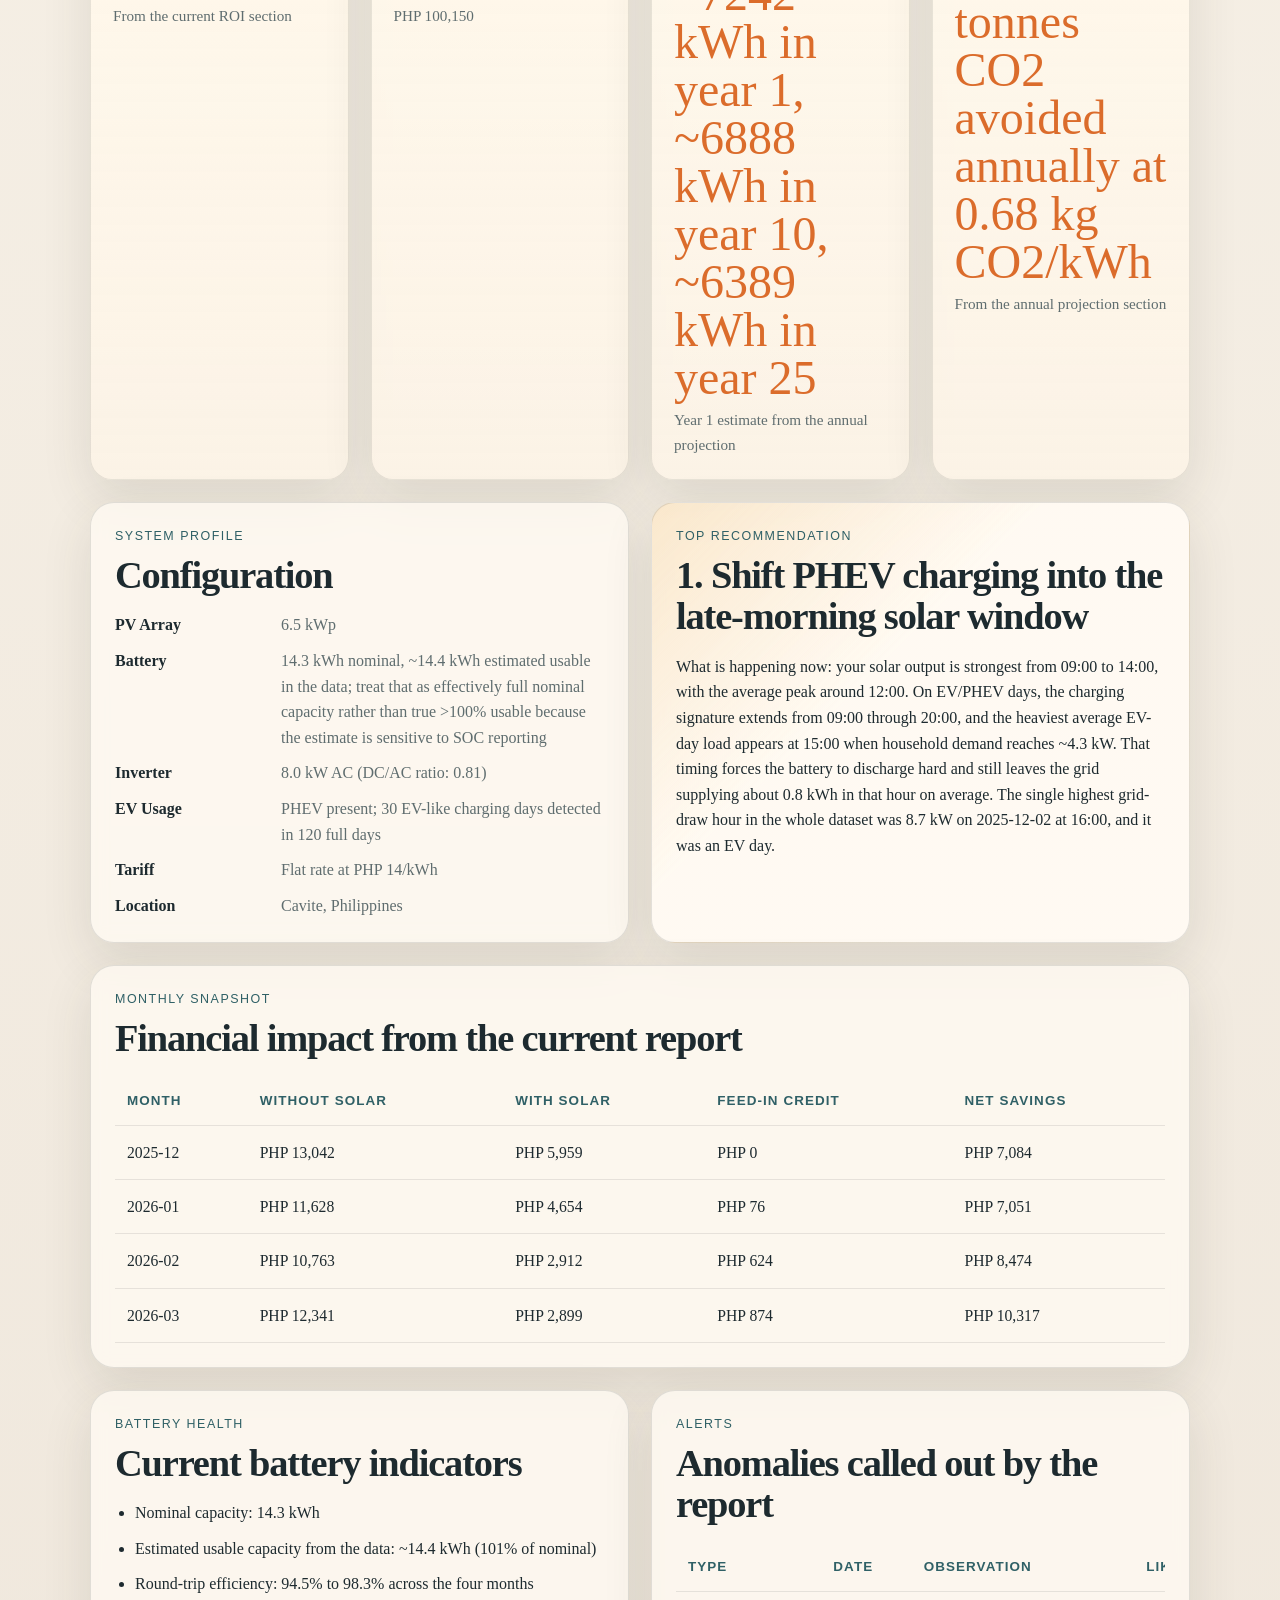
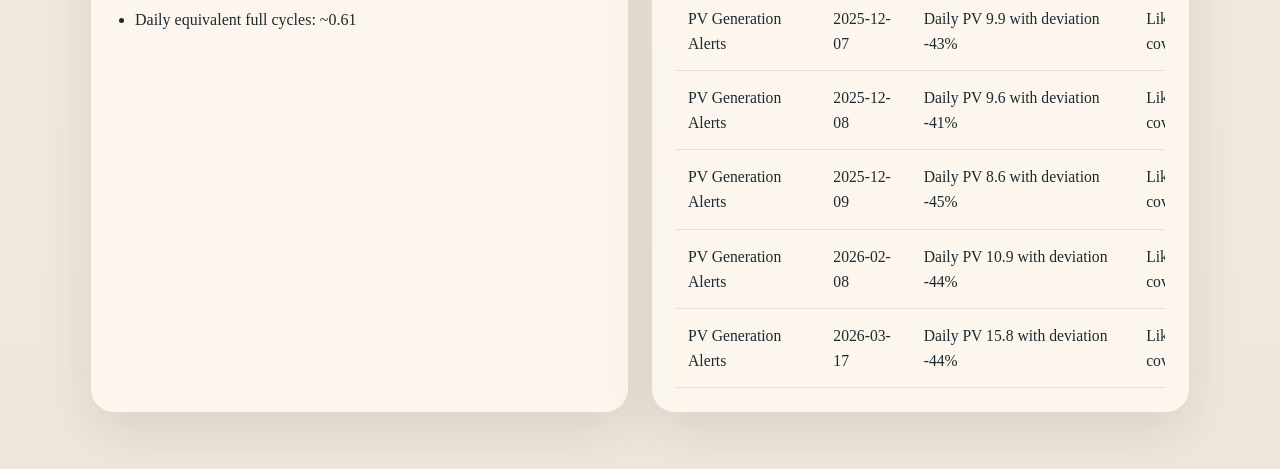
==== commit 3f763e6a: "Update solar report for December data" ====
--- a/index.html
+++ b/index.html
@@ -3,10 +3,10 @@
   <head>
     <meta charset="UTF-8" />
     <meta name="viewport" content="width=device-width, initial-scale=1.0" />
-    <title>Solar System Report | January-March 2026</title>
+    <title>Solar System Report | December 2025-March 2026</title>
     <meta
       name="description"
-      content="A shareable solar performance report covering generation, self-sufficiency, bill savings, ROI, and battery behavior for January-March 2026."
+      content="A shareable solar performance report covering generation, self-sufficiency, bill savings, ROI, and battery behavior for December 2025 to March 2026."
     />
     <link rel="stylesheet" href="./styles.css" />
   </head>
@@ -16,15 +16,15 @@
       <div class="hero__glow hero__glow--sky"></div>
       <div class="wrap">
         <p class="eyebrow">Home Solar Case Study</p>
-        <h1>Solar performance from January to March 2026</h1>
+        <h1>Solar performance from December 2025 to March 2026</h1>
         <p class="lede">
           A public-facing summary of one household's solar, battery, and EV usage
           patterns based on the latest exported inverter data.
         </p>
         <div class="hero__meta">
           <span>6.5 kWp</span>
-          <span>14.3 kWh nominal, ~14.3 kWh usable (SOC range 21%-89% typical)</span>
-          <span>8 kW AC (DC/AC ratio: 0.81 - inverter is oversized for this array)</span>
+          <span>14.3 kWh nominal, ~14.4 kWh estimated usable in the data; treat that as effectively full nominal capacity rather than true &gt;100% usable because the estimate is sensitive to SOC reporting</span>
+          <span>8.0 kW AC (DC/AC ratio: 0.81)</span>
           <span>Cavite, Philippines</span>
         </div>
         <p class="hero__actions">
@@ -39,28 +39,28 @@
           <p class="section-label">Executive Summary</p>
           <h2>The system is already strong. The main win is charging the EV earlier.</h2>
         </div>
-        <p>Your 6.5 kWp system is performing well and on track for a <strong>~3.8-year payback</strong> on PHP 400,000 invested. Self-sufficiency has improved consistently from 60% in January to 77% in March as the dry season strengthens - a 17-point gain in just two months. The most impactful single optimization is <strong>shifting EV charging to 10:00-13:00</strong>, which could cut EV-day grid import by ~3-5 kWh per session and save PHP 3,200-5,300 annually. An unusual 8.2 kW grid draw on the night of Jan 16 warrants investigation but likely reflects a benign large-appliance event. Two generation dips (Feb 8 and Mar 17, both −44%) appear weather-related with no equipment fault signal. The system avoids ~4.5 tonnes of CO2 annually - equivalent to planting ~206 trees.</p>
+        <p>Your 6.5 kWp system is performing well and the main story is seasonal improvement: self-sufficiency rose from 54.3% in December 2025 to 76.5% in March 2026 as solar production climbed from ~16.5 to ~27.2 kWh/day. Across the four months, the system cut estimated grid spend by about 69% and is tracking toward a simple payback of ~4.0 years on a reported PHP 400,000 investment.</p>
       </section>
 
       <section class="metrics-grid">
         <article class="metric-card">
           <p class="metric-card__label">Projected Payback</p>
-          <p class="metric-card__value">~3.8 years</p>
+          <p class="metric-card__value">4.0 years</p>
           <p class="metric-card__detail">From the current ROI section</p>
         </article>
         <article class="metric-card">
           <p class="metric-card__label">Annual Bill Reduction</p>
-          <p class="metric-card__value">74%</p>
-          <p class="metric-card__detail">PHP 105,981</p>
+          <p class="metric-card__value">69%</p>
+          <p class="metric-card__detail">PHP 100,150</p>
         </article>
         <article class="metric-card">
           <p class="metric-card__label">Projected Annual Generation</p>
-          <p class="metric-card__value">~7,681 kWh (year 1)</p>
+          <p class="metric-card__value">~7242 kWh in year 1, ~6888 kWh in year 10, ~6389 kWh in year 25</p>
           <p class="metric-card__detail">Year 1 estimate from the annual projection</p>
         </article>
         <article class="metric-card">
           <p class="metric-card__label">Carbon Avoided</p>
-          <p class="metric-card__value">~4.5 tonnes CO2 avoided annually (at 0.68 kg CO2/kWh for the Philippine grid)</p>
+          <p class="metric-card__value">~4.4 tonnes CO2 avoided annually at 0.68 kg CO2/kWh</p>
           <p class="metric-card__detail">From the annual projection section</p>
         </article>
       </section>
@@ -75,13 +75,13 @@
             <dt>PV Array</dt>
             <dd>6.5 kWp</dd>
             <dt>Battery</dt>
-            <dd>14.3 kWh nominal, ~14.3 kWh usable (SOC range 21%-89% typical)</dd>
+            <dd>14.3 kWh nominal, ~14.4 kWh estimated usable in the data; treat that as effectively full nominal capacity rather than true &gt;100% usable because the estimate is sensitive to SOC reporting</dd>
             <dt>Inverter</dt>
-            <dd>8 kW AC (DC/AC ratio: 0.81 - inverter is oversized for this array)</dd>
+            <dd>8.0 kW AC (DC/AC ratio: 0.81)</dd>
             <dt>EV Usage</dt>
-            <dd>Present - detected on 19 of 89 days (~21% of days)</dd>
+            <dd>PHEV present; 30 EV-like charging days detected in 120 full days</dd>
             <dt>Tariff</dt>
-            <dd>Flat rate PHP 14/kWh import, PHP 7/kWh feed-in (net metering at 50%)</dd>
+            <dd>Flat rate at PHP 14/kWh</dd>
             <dt>Location</dt>
             <dd>Cavite, Philippines</dd>
           </dl>
@@ -90,9 +90,9 @@
         <article class="card accent-card">
           <div class="section-heading">
             <p class="section-label">Top Recommendation</p>
-            <h2>1. Shift EV charging to 10:00-13:00 (highest impact)</h2>
+            <h2>1. Shift PHEV charging into the late-morning solar window</h2>
           </div>
-          <p>On the 19 detected EV charging days, grid import averaged 17.5 kWh - nearly triple the 5.9 kWh on non-EV days. The bulk of that deficit occurs in the afternoon: at 15:00 on EV days, average load surges to 4,695W while PV has already begun its decline to ~1,679W; at 16:00 it&#x27;s a 3,808W load against only 834W of PV, forcing 1,847W of grid draw; by 18:00 the grid is pulling 2,293W. The battery is depleted to just 27% SOC by evening on EV days, compared to 67% on non-EV days - there is nothing left to cover the overnight household load, which then comes entirely from the grid.</p>
+          <p>What is happening now: your solar output is strongest from 09:00 to 14:00, with the average peak around 12:00. On EV/PHEV days, the charging signature extends from 09:00 through 20:00, and the heaviest average EV-day load appears at 15:00 when household demand reaches ~4.3 kW. That timing forces the battery to discharge hard and still leaves the grid supplying about 0.8 kWh in that hour on average. The single highest grid-draw hour in the whole dataset was 8.7 kW on 2025-12-02 at 16:00, and it was an EV day.</p>
         </article>
       </section>
 
@@ -101,7 +101,7 @@
           <p class="section-label">Monthly Snapshot</p>
           <h2>Financial impact from the current report</h2>
         </div>
-        <div class="table-scroll"><table><thead><tr><th>Month</th><th>Without Solar</th><th>With Solar</th><th>Feed-in Credit</th><th>Net Savings</th></tr></thead><tbody><tr><td>Jan 2026</td><td>PHP 11,628</td><td>PHP 4,654</td><td>PHP 76</td><td>PHP 7,051</td></tr><tr><td>Feb 2026</td><td>PHP 10,763</td><td>PHP 2,912</td><td>PHP 624</td><td>PHP 8,474</td></tr><tr><td>Mar 2026</td><td>PHP 12,341</td><td>PHP 2,899</td><td>PHP 874</td><td>PHP 10,317</td></tr></tbody></table></div>
+        <div class="table-scroll"><table><thead><tr><th>Month</th><th>Without Solar</th><th>With Solar</th><th>Feed-in Credit</th><th>Net Savings</th></tr></thead><tbody><tr><td>2025-12</td><td>PHP 13,042</td><td>PHP 5,959</td><td>PHP 0</td><td>PHP 7,084</td></tr><tr><td>2026-01</td><td>PHP 11,628</td><td>PHP 4,654</td><td>PHP 76</td><td>PHP 7,051</td></tr><tr><td>2026-02</td><td>PHP 10,763</td><td>PHP 2,912</td><td>PHP 624</td><td>PHP 8,474</td></tr><tr><td>2026-03</td><td>PHP 12,341</td><td>PHP 2,899</td><td>PHP 874</td><td>PHP 10,317</td></tr></tbody></table></div>
       </section>
 
       <section class="two-up">
@@ -111,7 +111,7 @@
             <h2>Current battery indicators</h2>
           </div>
           <ul class="clean-list">
-            <li><strong>Nominal capacity</strong>: 14.3 kWh | <strong>Estimated usable</strong>: ~14.3 kWh (100% of nominal - consistent with a new LFP battery)</li><li><strong>Round-trip efficiency</strong>: 96.7% (Jan) -&gt; 96.3% (Feb) -&gt; 94.5% (Mar)</li><li><strong>Daily equivalent full cycles</strong>: ~0.64 (234/year)</li><li><strong>Estimated cycle life remaining</strong>: ~25 years at current usage (6,000-cycle LFP rating ÷ 234 cycles/year)</li>
+            <li>Nominal capacity: 14.3 kWh</li><li>Estimated usable capacity from the data: ~14.4 kWh (101% of nominal)</li><li>Round-trip efficiency: 94.5% to 98.3% across the four months</li><li>Daily equivalent full cycles: ~0.61</li>
           </ul>
         </article>
 
@@ -120,7 +120,7 @@
             <p class="section-label">Alerts</p>
             <h2>Anomalies called out by the report</h2>
           </div>
-          <div class="table-scroll"><table><thead><tr><th>Type</th><th>Date</th><th>Observation</th><th>Likely Cause</th></tr></thead><tbody><tr><td>Load Anomalies</td><td>Jan 7</td><td>Daily load 36.0 with deviation +2.2sigma</td><td>Large late-night appliance or unusual household load</td></tr><tr><td>Load Anomalies</td><td>Jan 16</td><td>8.2 kW grid draw at 22:00 on a non-EV day</td><td>Large late-night appliance or unusual household load</td></tr><tr><td>Load Anomalies</td><td>Mar 1</td><td>Daily load 35.2 with deviation +2.1sigma</td><td>Large late-night appliance or unusual household load</td></tr><tr><td>Load Anomalies</td><td>Mar 13</td><td>Daily load 36.1 with deviation +2.2sigma</td><td>Large late-night appliance or unusual household load</td></tr><tr><td>PV Generation</td><td>Feb 8</td><td>Daily PV 10.9 with deviation −44%</td><td>Likely heavy cloud cover</td></tr><tr><td>PV Generation</td><td>Mar 17</td><td>Daily PV 15.8 with deviation −44%</td><td>Likely heavy cloud cover</td></tr></tbody></table></div>
+          <div class="table-scroll"><table><thead><tr><th>Type</th><th>Date</th><th>Observation</th><th>Likely Cause</th></tr></thead><tbody><tr><td>PV Generation Alerts</td><td>2025-12-07</td><td>Daily PV 9.9 with deviation -43%</td><td>Likely heavy cloud cover</td></tr><tr><td>PV Generation Alerts</td><td>2025-12-08</td><td>Daily PV 9.6 with deviation -41%</td><td>Likely heavy cloud cover</td></tr><tr><td>PV Generation Alerts</td><td>2025-12-09</td><td>Daily PV 8.6 with deviation -45%</td><td>Likely heavy cloud cover</td></tr><tr><td>PV Generation Alerts</td><td>2026-02-08</td><td>Daily PV 10.9 with deviation -44%</td><td>Likely heavy cloud cover</td></tr><tr><td>PV Generation Alerts</td><td>2026-03-17</td><td>Daily PV 15.8 with deviation -44%</td><td>Likely heavy cloud cover</td></tr></tbody></table></div>
         </article>
       </section>
     </main>
--- a/styles.css
+++ b/styles.css
@@ -241,6 +241,22 @@
     var(--card);
 }
 
+.notice-card {
+  background:
+    linear-gradient(135deg, rgba(219, 108, 43, 0.18), rgba(255, 250, 242, 0.96) 40%),
+    var(--card);
+  border: 1px solid rgba(219, 108, 43, 0.28);
+  box-shadow: 0 18px 44px rgba(112, 71, 38, 0.14);
+}
+
+.notice-card h2 {
+  color: var(--sun-deep);
+}
+
+.notice-card__actions {
+  margin: 18px 0 0;
+}
+
 .table-scroll {
   overflow-x: auto;
 }
@@ -270,6 +286,10 @@
   font-size: 0.98rem;
 }
 
+a {
+  color: var(--sea);
+}
+
 .report h2 {
   margin-top: 0;
   font-size: clamp(1.55rem, 2.5vw, 2.2rem);
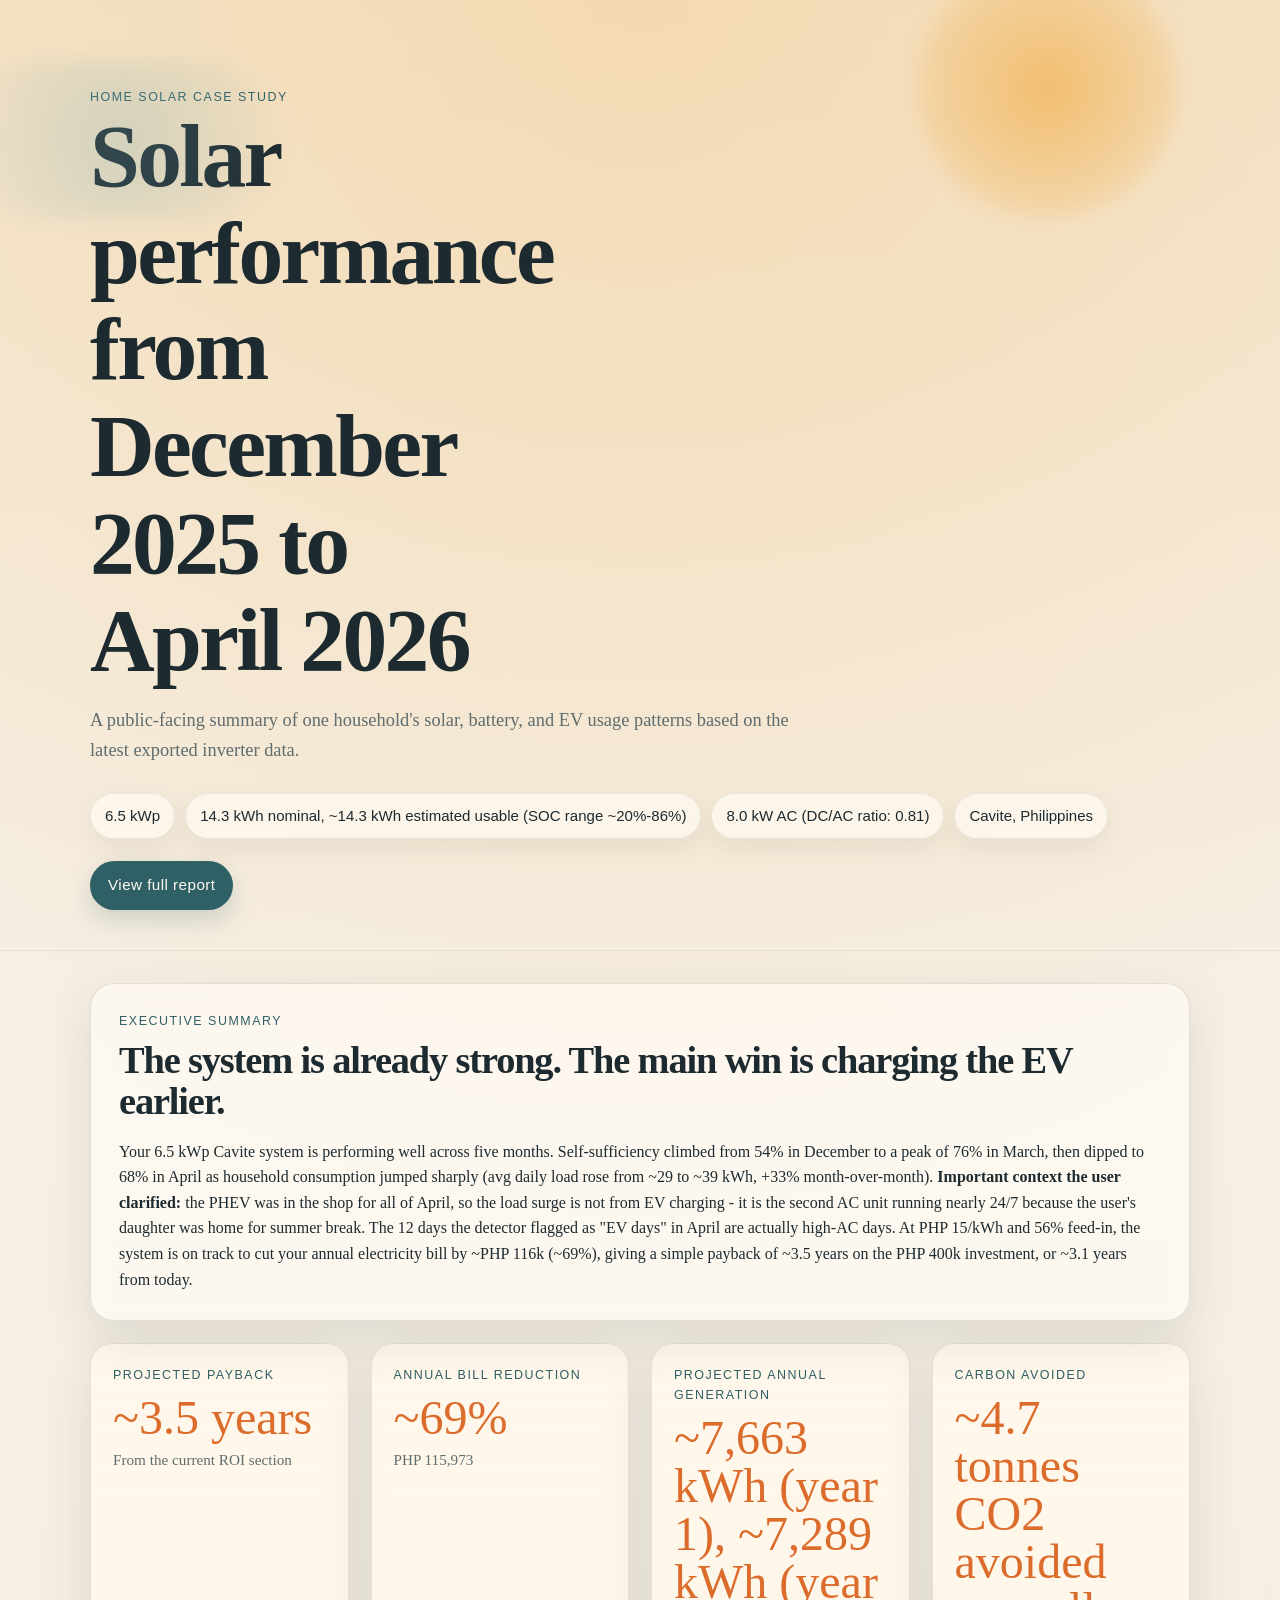
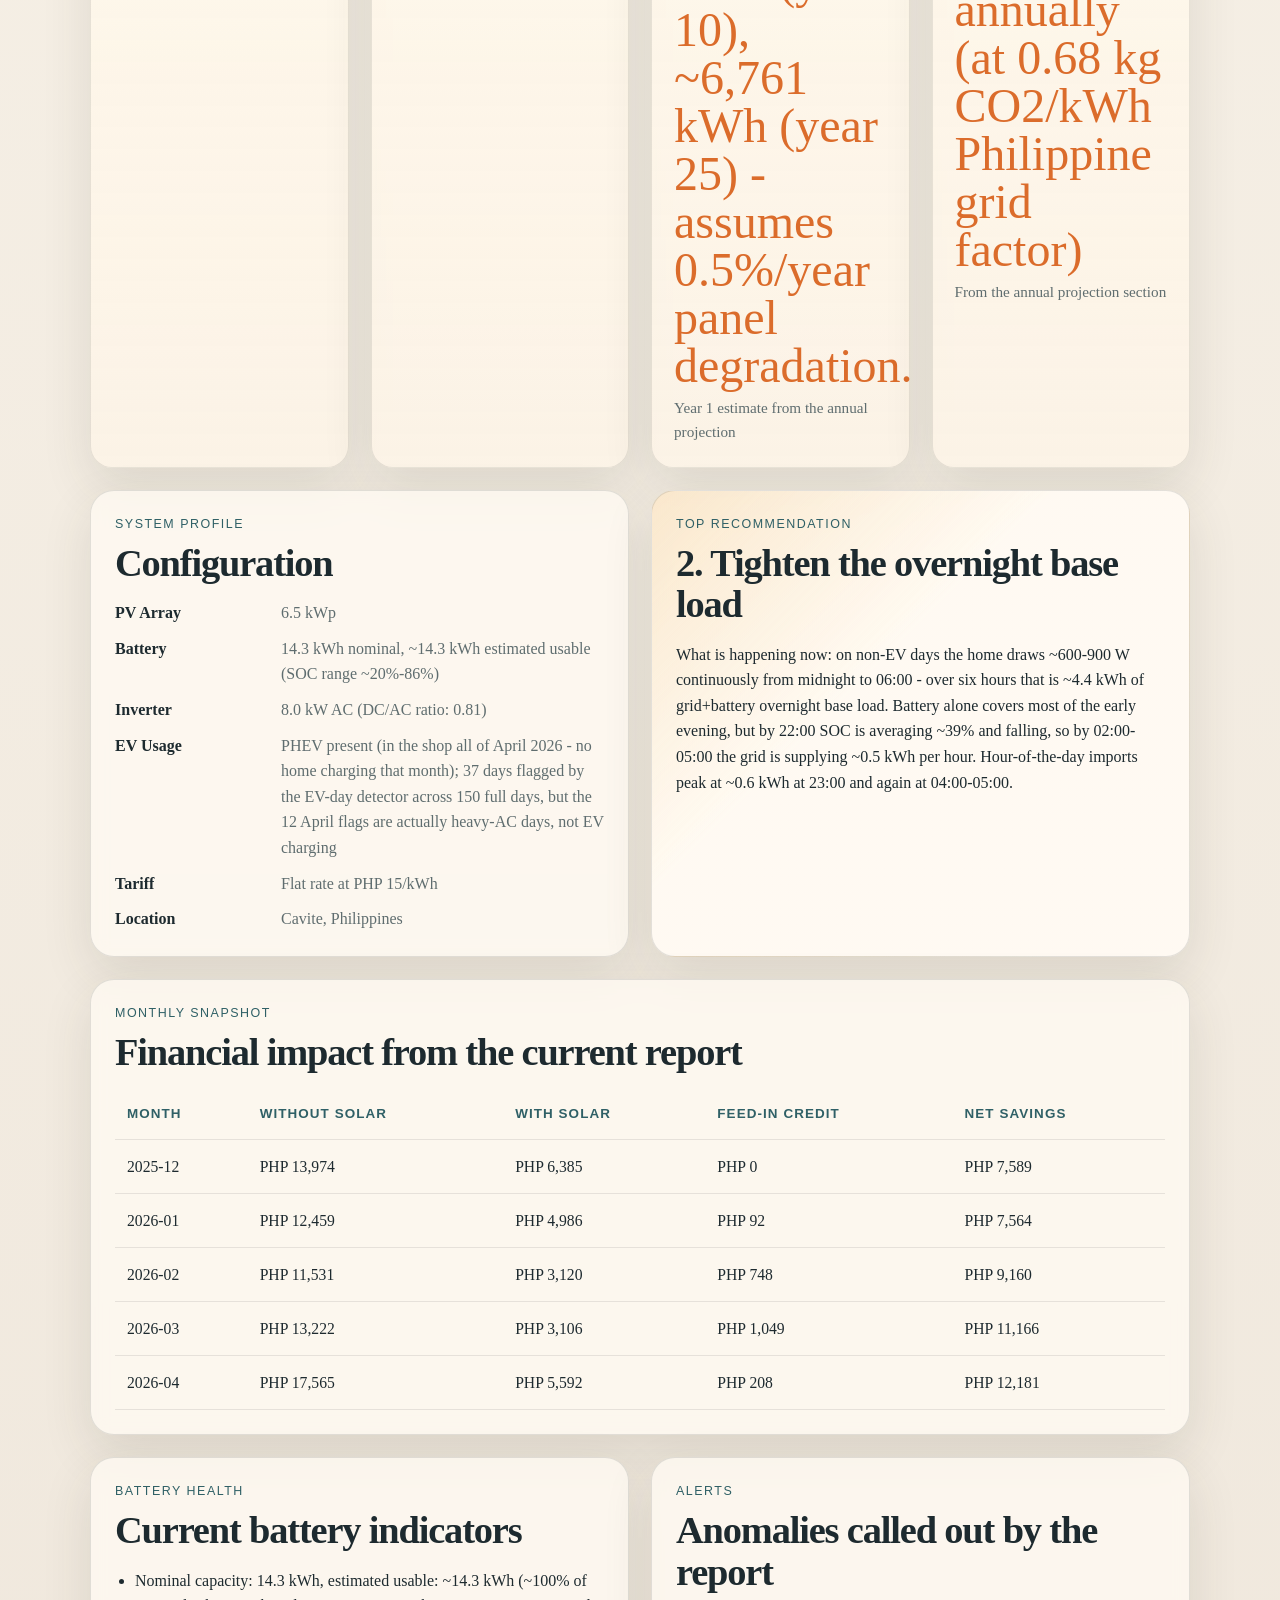
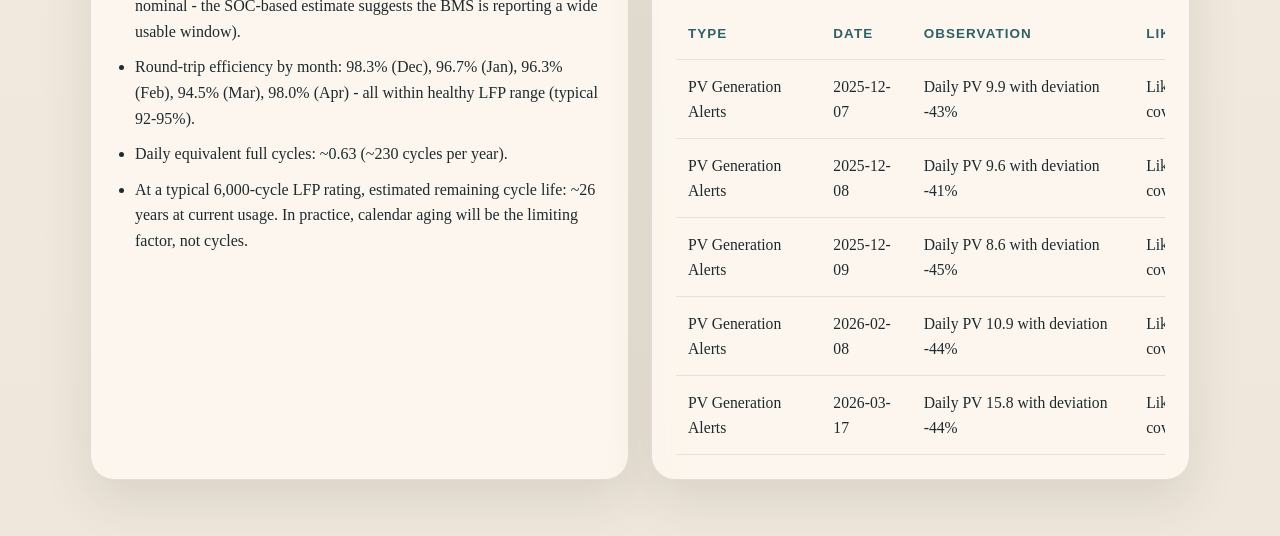
==== commit bd0f858e: "Update solar report for April data and add Claude skill Refreshes the published site from the latest" ====
--- a/index.html
+++ b/index.html
@@ -3,10 +3,10 @@
   <head>
     <meta charset="UTF-8" />
     <meta name="viewport" content="width=device-width, initial-scale=1.0" />
-    <title>Solar System Report | December 2025-March 2026</title>
+    <title>Solar System Report | December 2025-April 2026</title>
     <meta
       name="description"
-      content="A shareable solar performance report covering generation, self-sufficiency, bill savings, ROI, and battery behavior for December 2025 to March 2026."
+      content="A shareable solar performance report covering generation, self-sufficiency, bill savings, ROI, and battery behavior for December 2025 to April 2026."
     />
     <link rel="stylesheet" href="./styles.css" />
   </head>
@@ -16,14 +16,14 @@
       <div class="hero__glow hero__glow--sky"></div>
       <div class="wrap">
         <p class="eyebrow">Home Solar Case Study</p>
-        <h1>Solar performance from December 2025 to March 2026</h1>
+        <h1>Solar performance from December 2025 to April 2026</h1>
         <p class="lede">
           A public-facing summary of one household's solar, battery, and EV usage
           patterns based on the latest exported inverter data.
         </p>
         <div class="hero__meta">
           <span>6.5 kWp</span>
-          <span>14.3 kWh nominal, ~14.4 kWh estimated usable in the data; treat that as effectively full nominal capacity rather than true &gt;100% usable because the estimate is sensitive to SOC reporting</span>
+          <span>14.3 kWh nominal, ~14.3 kWh estimated usable (SOC range ~20%-86%)</span>
           <span>8.0 kW AC (DC/AC ratio: 0.81)</span>
           <span>Cavite, Philippines</span>
         </div>
@@ -39,28 +39,28 @@
           <p class="section-label">Executive Summary</p>
           <h2>The system is already strong. The main win is charging the EV earlier.</h2>
         </div>
-        <p>Your 6.5 kWp system is performing well and the main story is seasonal improvement: self-sufficiency rose from 54.3% in December 2025 to 76.5% in March 2026 as solar production climbed from ~16.5 to ~27.2 kWh/day. Across the four months, the system cut estimated grid spend by about 69% and is tracking toward a simple payback of ~4.0 years on a reported PHP 400,000 investment.</p>
+        <p>Your 6.5 kWp Cavite system is performing well across five months. Self-sufficiency climbed from 54% in December to a peak of 76% in March, then dipped to 68% in April as household consumption jumped sharply (avg daily load rose from ~29 to ~39 kWh, +33% month-over-month). <strong>Important context the user clarified:</strong> the PHEV was in the shop for all of April, so the load surge is not from EV charging - it is the second AC unit running nearly 24/7 because the user&#x27;s daughter was home for summer break. The 12 days the detector flagged as &quot;EV days&quot; in April are actually high-AC days. At PHP 15/kWh and 56% feed-in, the system is on track to cut your annual electricity bill by ~PHP 116k (~69%), giving a simple payback of ~3.5 years on the PHP 400k investment, or ~3.1 years from today.</p>
       </section>
 
       <section class="metrics-grid">
         <article class="metric-card">
           <p class="metric-card__label">Projected Payback</p>
-          <p class="metric-card__value">4.0 years</p>
+          <p class="metric-card__value">~3.5 years</p>
           <p class="metric-card__detail">From the current ROI section</p>
         </article>
         <article class="metric-card">
           <p class="metric-card__label">Annual Bill Reduction</p>
-          <p class="metric-card__value">69%</p>
-          <p class="metric-card__detail">PHP 100,150</p>
+          <p class="metric-card__value">~69%</p>
+          <p class="metric-card__detail">PHP 115,973</p>
         </article>
         <article class="metric-card">
           <p class="metric-card__label">Projected Annual Generation</p>
-          <p class="metric-card__value">~7242 kWh in year 1, ~6888 kWh in year 10, ~6389 kWh in year 25</p>
+          <p class="metric-card__value">~7,663 kWh (year 1), ~7,289 kWh (year 10), ~6,761 kWh (year 25) - assumes 0.5%/year panel degradation.</p>
           <p class="metric-card__detail">Year 1 estimate from the annual projection</p>
         </article>
         <article class="metric-card">
           <p class="metric-card__label">Carbon Avoided</p>
-          <p class="metric-card__value">~4.4 tonnes CO2 avoided annually at 0.68 kg CO2/kWh</p>
+          <p class="metric-card__value">~4.7 tonnes CO2 avoided annually (at 0.68 kg CO2/kWh Philippine grid factor)</p>
           <p class="metric-card__detail">From the annual projection section</p>
         </article>
       </section>
@@ -75,13 +75,13 @@
             <dt>PV Array</dt>
             <dd>6.5 kWp</dd>
             <dt>Battery</dt>
-            <dd>14.3 kWh nominal, ~14.4 kWh estimated usable in the data; treat that as effectively full nominal capacity rather than true &gt;100% usable because the estimate is sensitive to SOC reporting</dd>
+            <dd>14.3 kWh nominal, ~14.3 kWh estimated usable (SOC range ~20%-86%)</dd>
             <dt>Inverter</dt>
             <dd>8.0 kW AC (DC/AC ratio: 0.81)</dd>
             <dt>EV Usage</dt>
-            <dd>PHEV present; 30 EV-like charging days detected in 120 full days</dd>
+            <dd>PHEV present (in the shop all of April 2026 - no home charging that month); 37 days flagged by the EV-day detector across 150 full days, but the 12 April flags are actually heavy-AC days, not EV charging</dd>
             <dt>Tariff</dt>
-            <dd>Flat rate at PHP 14/kWh</dd>
+            <dd>Flat rate at PHP 15/kWh</dd>
             <dt>Location</dt>
             <dd>Cavite, Philippines</dd>
           </dl>
@@ -90,9 +90,9 @@
         <article class="card accent-card">
           <div class="section-heading">
             <p class="section-label">Top Recommendation</p>
-            <h2>1. Shift PHEV charging into the late-morning solar window</h2>
+            <h2>2. Tighten the overnight base load</h2>
           </div>
-          <p>What is happening now: your solar output is strongest from 09:00 to 14:00, with the average peak around 12:00. On EV/PHEV days, the charging signature extends from 09:00 through 20:00, and the heaviest average EV-day load appears at 15:00 when household demand reaches ~4.3 kW. That timing forces the battery to discharge hard and still leaves the grid supplying about 0.8 kWh in that hour on average. The single highest grid-draw hour in the whole dataset was 8.7 kW on 2025-12-02 at 16:00, and it was an EV day.</p>
+          <p>What is happening now: on non-EV days the home draws ~600-900 W continuously from midnight to 06:00 - over six hours that is ~4.4 kWh of grid+battery overnight base load. Battery alone covers most of the early evening, but by 22:00 SOC is averaging ~39% and falling, so by 02:00-05:00 the grid is supplying ~0.5 kWh per hour. Hour-of-the-day imports peak at ~0.6 kWh at 23:00 and again at 04:00-05:00.</p>
         </article>
       </section>
 
@@ -101,7 +101,7 @@
           <p class="section-label">Monthly Snapshot</p>
           <h2>Financial impact from the current report</h2>
         </div>
-        <div class="table-scroll"><table><thead><tr><th>Month</th><th>Without Solar</th><th>With Solar</th><th>Feed-in Credit</th><th>Net Savings</th></tr></thead><tbody><tr><td>2025-12</td><td>PHP 13,042</td><td>PHP 5,959</td><td>PHP 0</td><td>PHP 7,084</td></tr><tr><td>2026-01</td><td>PHP 11,628</td><td>PHP 4,654</td><td>PHP 76</td><td>PHP 7,051</td></tr><tr><td>2026-02</td><td>PHP 10,763</td><td>PHP 2,912</td><td>PHP 624</td><td>PHP 8,474</td></tr><tr><td>2026-03</td><td>PHP 12,341</td><td>PHP 2,899</td><td>PHP 874</td><td>PHP 10,317</td></tr></tbody></table></div>
+        <div class="table-scroll"><table><thead><tr><th>Month</th><th>Without Solar</th><th>With Solar</th><th>Feed-in Credit</th><th>Net Savings</th></tr></thead><tbody><tr><td>2025-12</td><td>PHP 13,974</td><td>PHP 6,385</td><td>PHP 0</td><td>PHP 7,589</td></tr><tr><td>2026-01</td><td>PHP 12,459</td><td>PHP 4,986</td><td>PHP 92</td><td>PHP 7,564</td></tr><tr><td>2026-02</td><td>PHP 11,531</td><td>PHP 3,120</td><td>PHP 748</td><td>PHP 9,160</td></tr><tr><td>2026-03</td><td>PHP 13,222</td><td>PHP 3,106</td><td>PHP 1,049</td><td>PHP 11,166</td></tr><tr><td>2026-04</td><td>PHP 17,565</td><td>PHP 5,592</td><td>PHP 208</td><td>PHP 12,181</td></tr></tbody></table></div>
       </section>
 
       <section class="two-up">
@@ -111,7 +111,7 @@
             <h2>Current battery indicators</h2>
           </div>
           <ul class="clean-list">
-            <li>Nominal capacity: 14.3 kWh</li><li>Estimated usable capacity from the data: ~14.4 kWh (101% of nominal)</li><li>Round-trip efficiency: 94.5% to 98.3% across the four months</li><li>Daily equivalent full cycles: ~0.61</li>
+            <li>Nominal capacity: 14.3 kWh, estimated usable: ~14.3 kWh (~100% of nominal - the SOC-based estimate suggests the BMS is reporting a wide usable window).</li><li>Round-trip efficiency by month: 98.3% (Dec), 96.7% (Jan), 96.3% (Feb), 94.5% (Mar), 98.0% (Apr) - all within healthy LFP range (typical 92-95%).</li><li>Daily equivalent full cycles: ~0.63 (~230 cycles per year).</li><li>At a typical 6,000-cycle LFP rating, estimated remaining cycle life: ~26 years at current usage. In practice, calendar aging will be the limiting factor, not cycles.</li>
           </ul>
         </article>
 
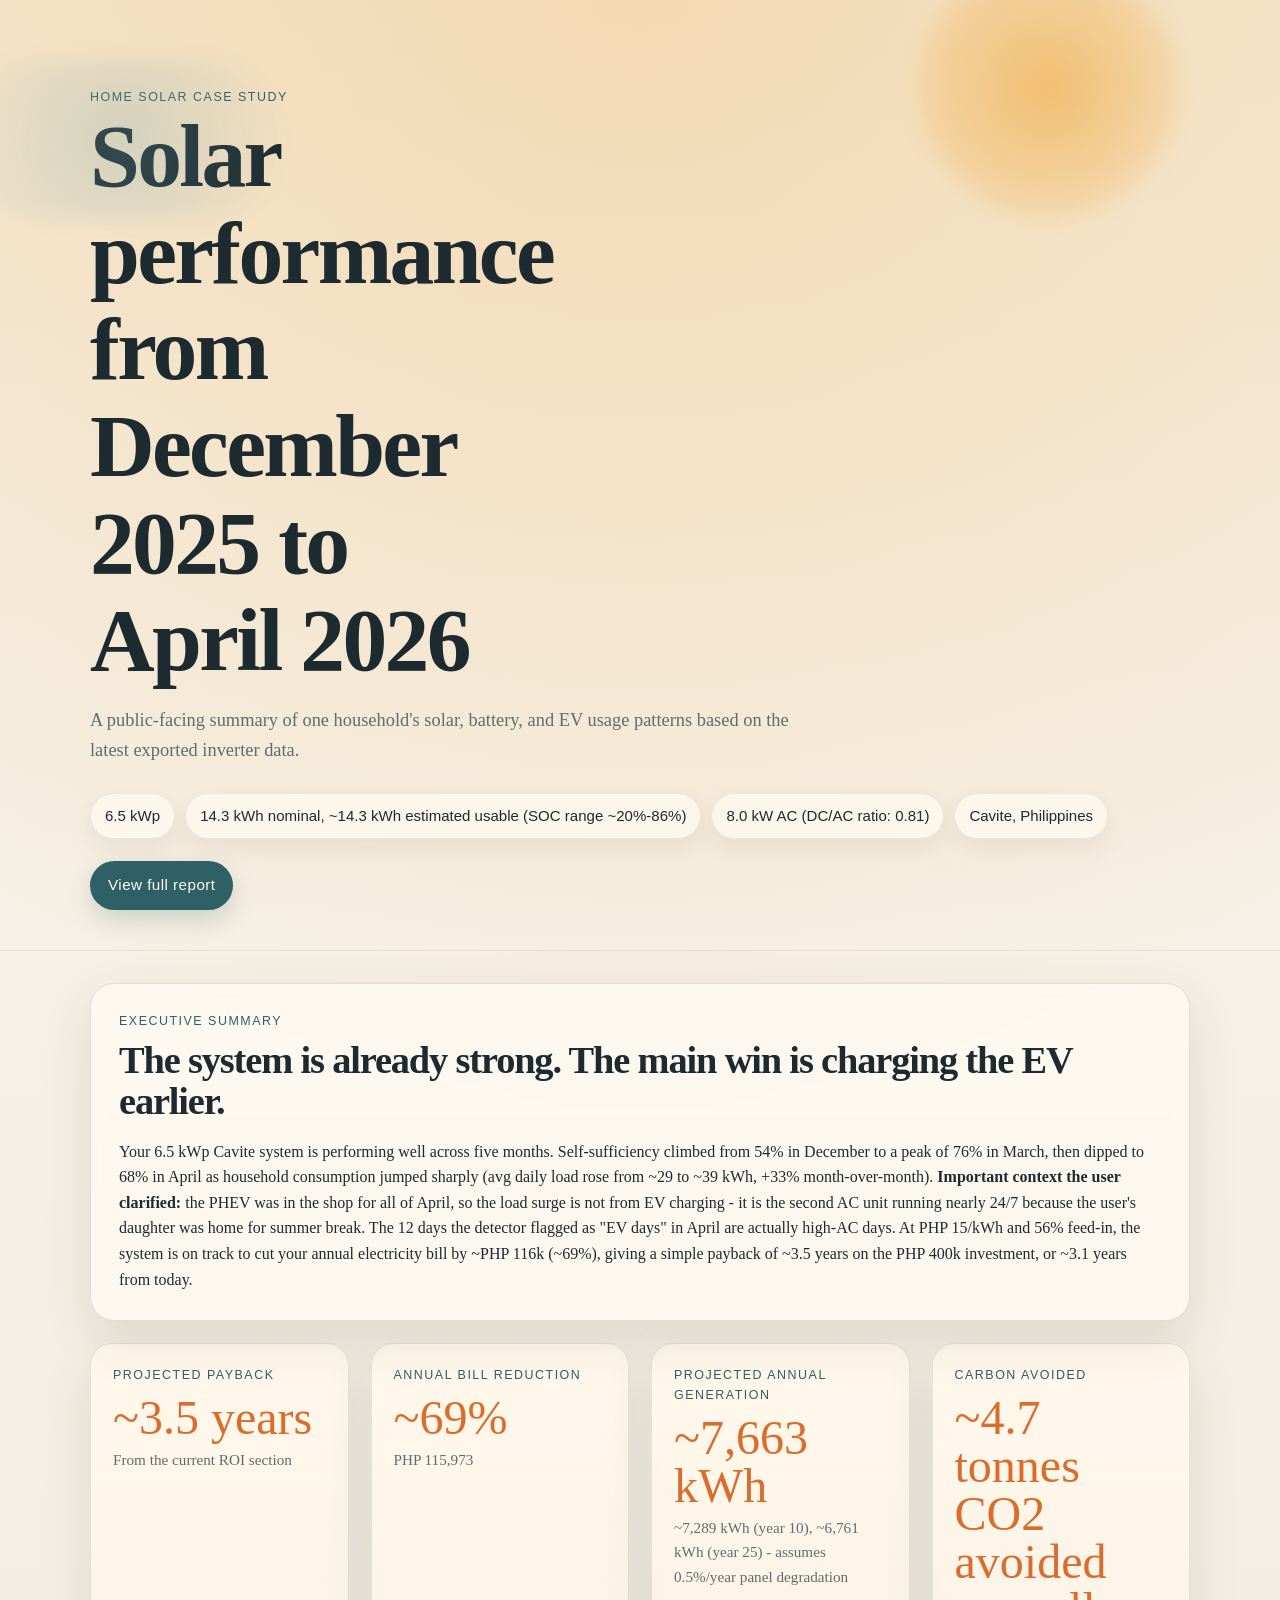
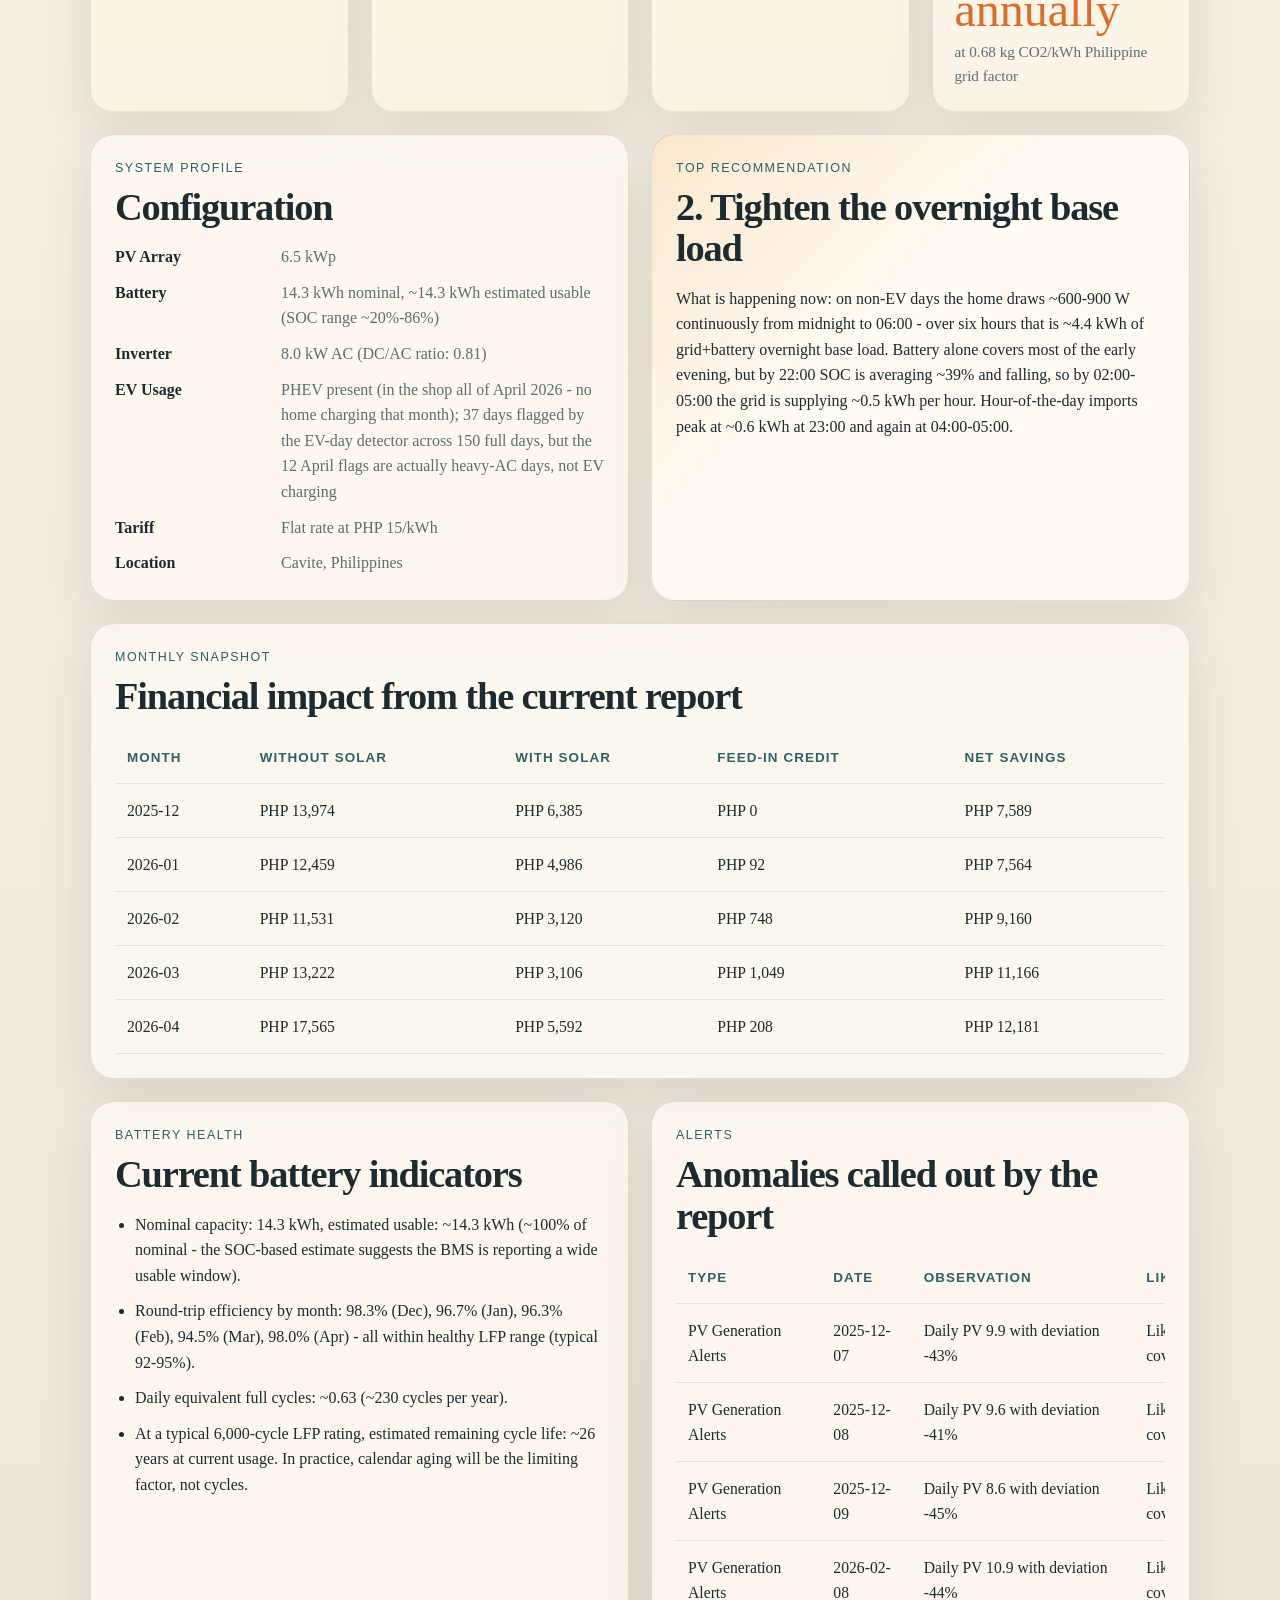
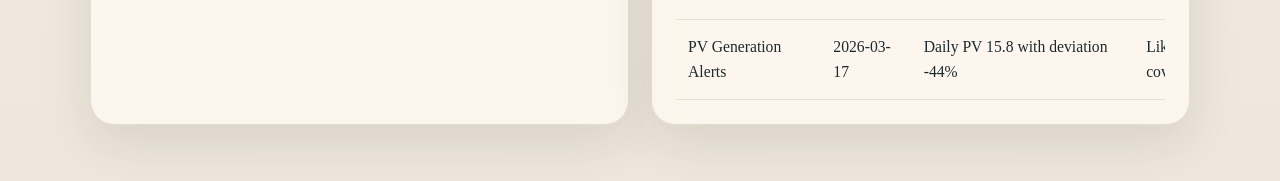
==== commit d6b76695: "Add GA4 analytics and tighten metric card values Adds Google Analytics 4 (G-S37EV14XH2) to index.htm" ====
--- a/index.html
+++ b/index.html
@@ -9,6 +9,14 @@
       content="A shareable solar performance report covering generation, self-sufficiency, bill savings, ROI, and battery behavior for December 2025 to April 2026."
     />
     <link rel="stylesheet" href="./styles.css" />
+    <!-- Google tag (gtag.js) -->
+    <script async src="https://www.googletagmanager.com/gtag/js?id=G-S37EV14XH2"></script>
+    <script>
+      window.dataLayer = window.dataLayer || [];
+      function gtag(){dataLayer.push(arguments);}
+      gtag('js', new Date());
+      gtag('config', 'G-S37EV14XH2');
+    </script>
   </head>
   <body>
     <header class="hero">
@@ -55,13 +63,13 @@
         </article>
         <article class="metric-card">
           <p class="metric-card__label">Projected Annual Generation</p>
-          <p class="metric-card__value">~7,663 kWh (year 1), ~7,289 kWh (year 10), ~6,761 kWh (year 25) - assumes 0.5%/year panel degradation.</p>
-          <p class="metric-card__detail">Year 1 estimate from the annual projection</p>
+          <p class="metric-card__value">~7,663 kWh</p>
+          <p class="metric-card__detail">~7,289 kWh (year 10), ~6,761 kWh (year 25) - assumes 0.5%/year panel degradation</p>
         </article>
         <article class="metric-card">
           <p class="metric-card__label">Carbon Avoided</p>
-          <p class="metric-card__value">~4.7 tonnes CO2 avoided annually (at 0.68 kg CO2/kWh Philippine grid factor)</p>
-          <p class="metric-card__detail">From the annual projection section</p>
+          <p class="metric-card__value">~4.7 tonnes CO2 avoided annually</p>
+          <p class="metric-card__detail">at 0.68 kg CO2/kWh Philippine grid factor</p>
         </article>
       </section>
 
